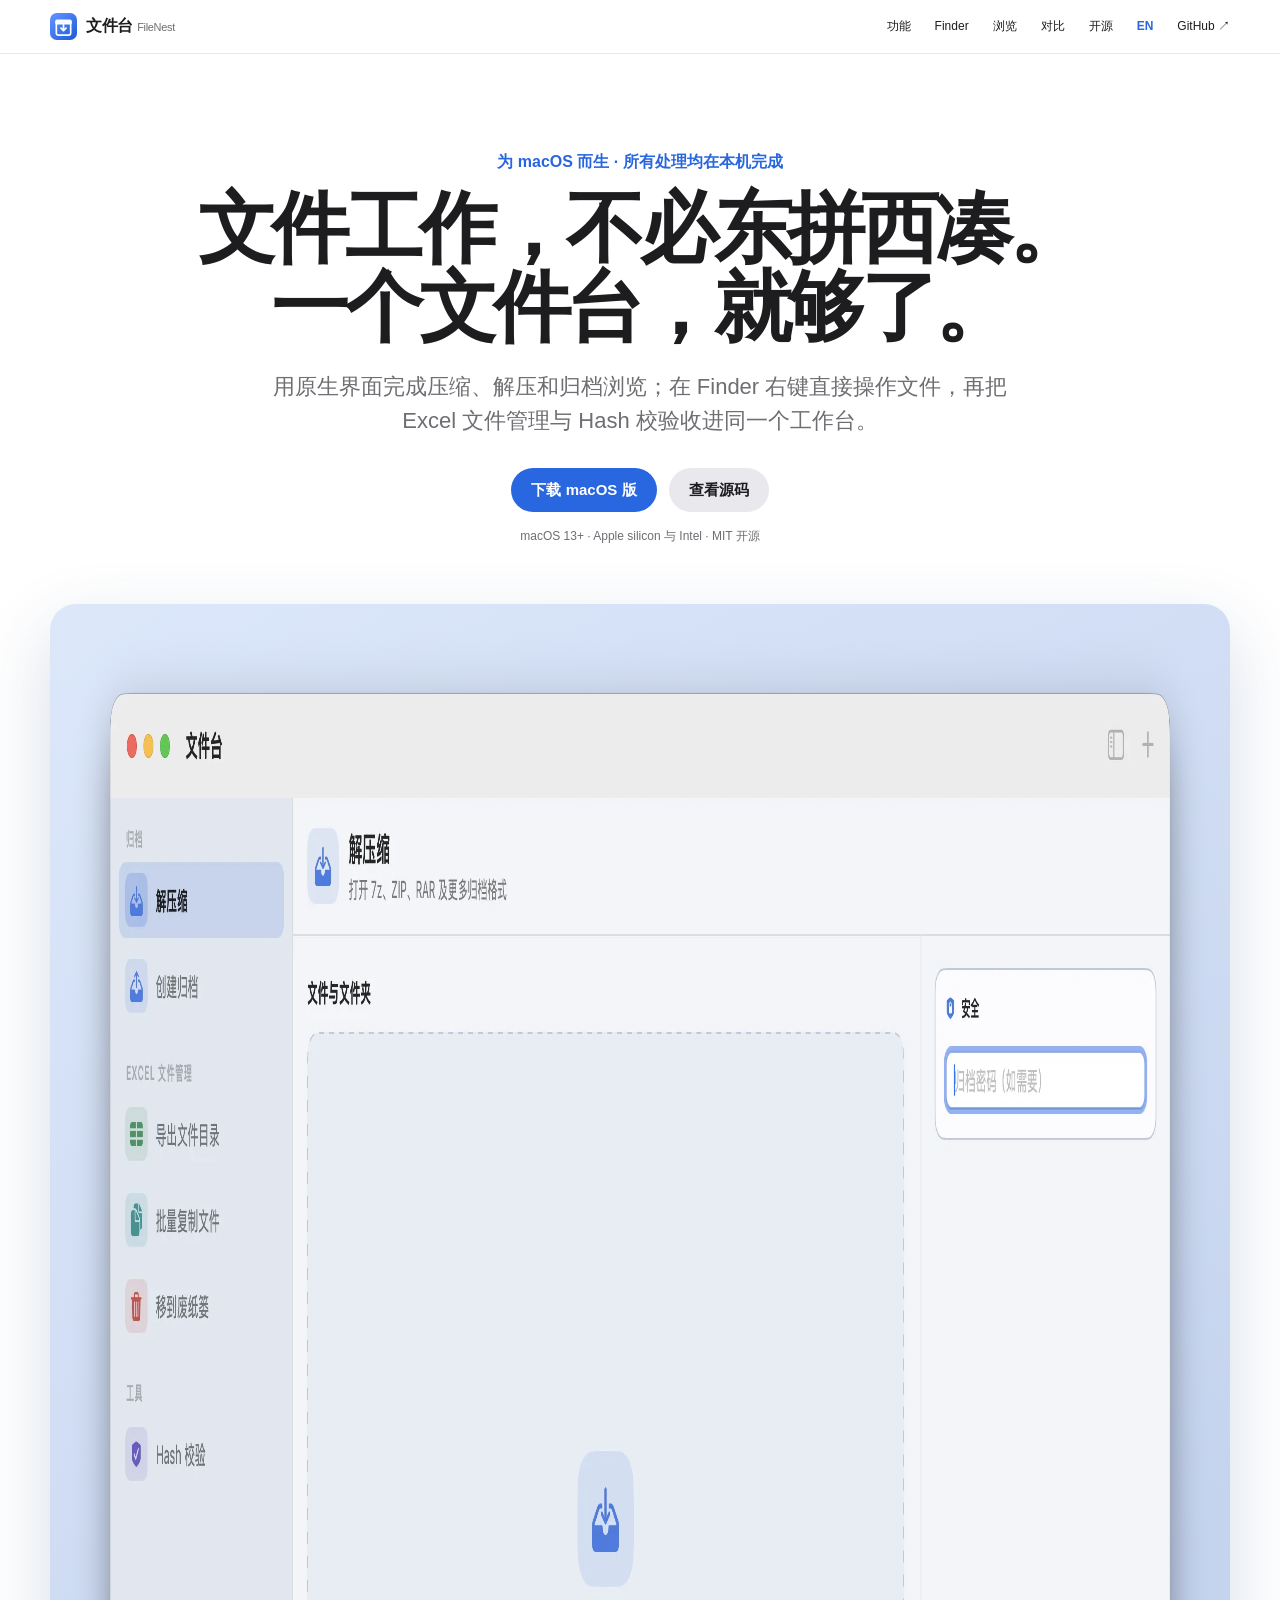
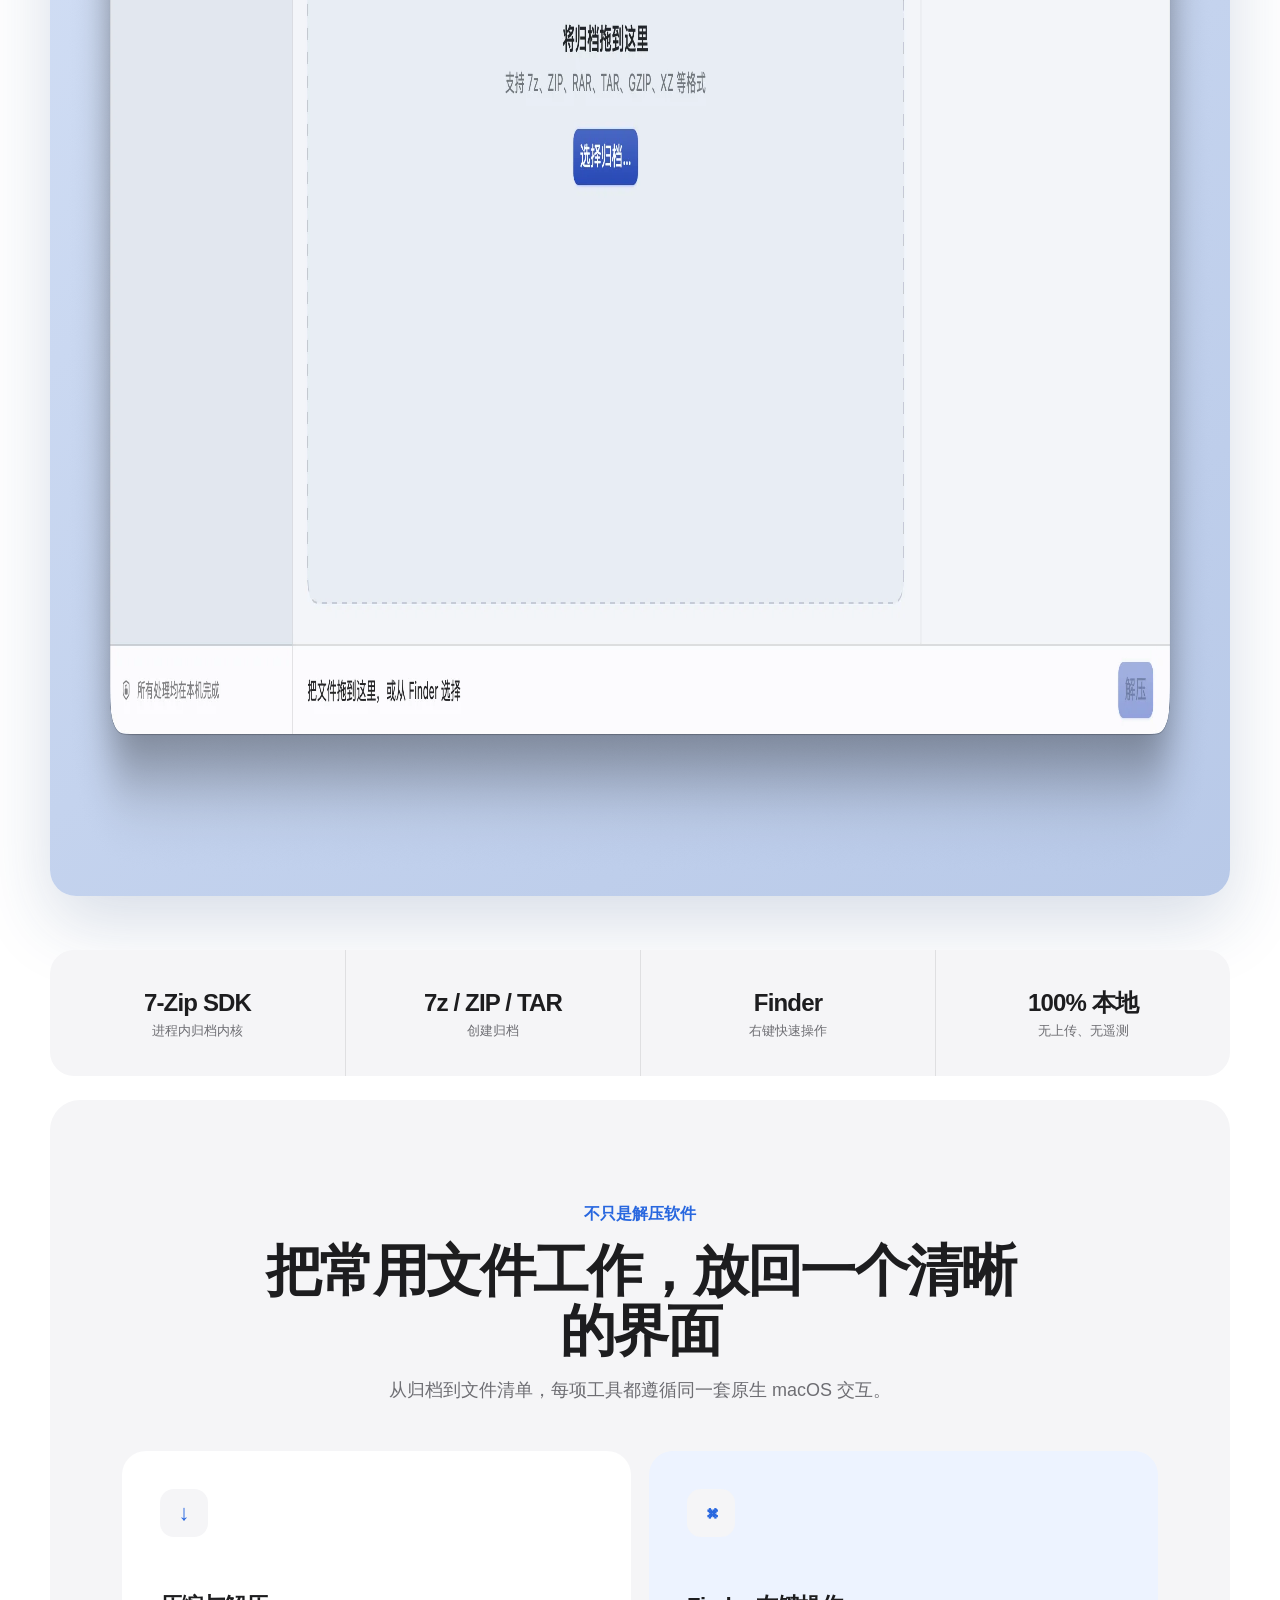
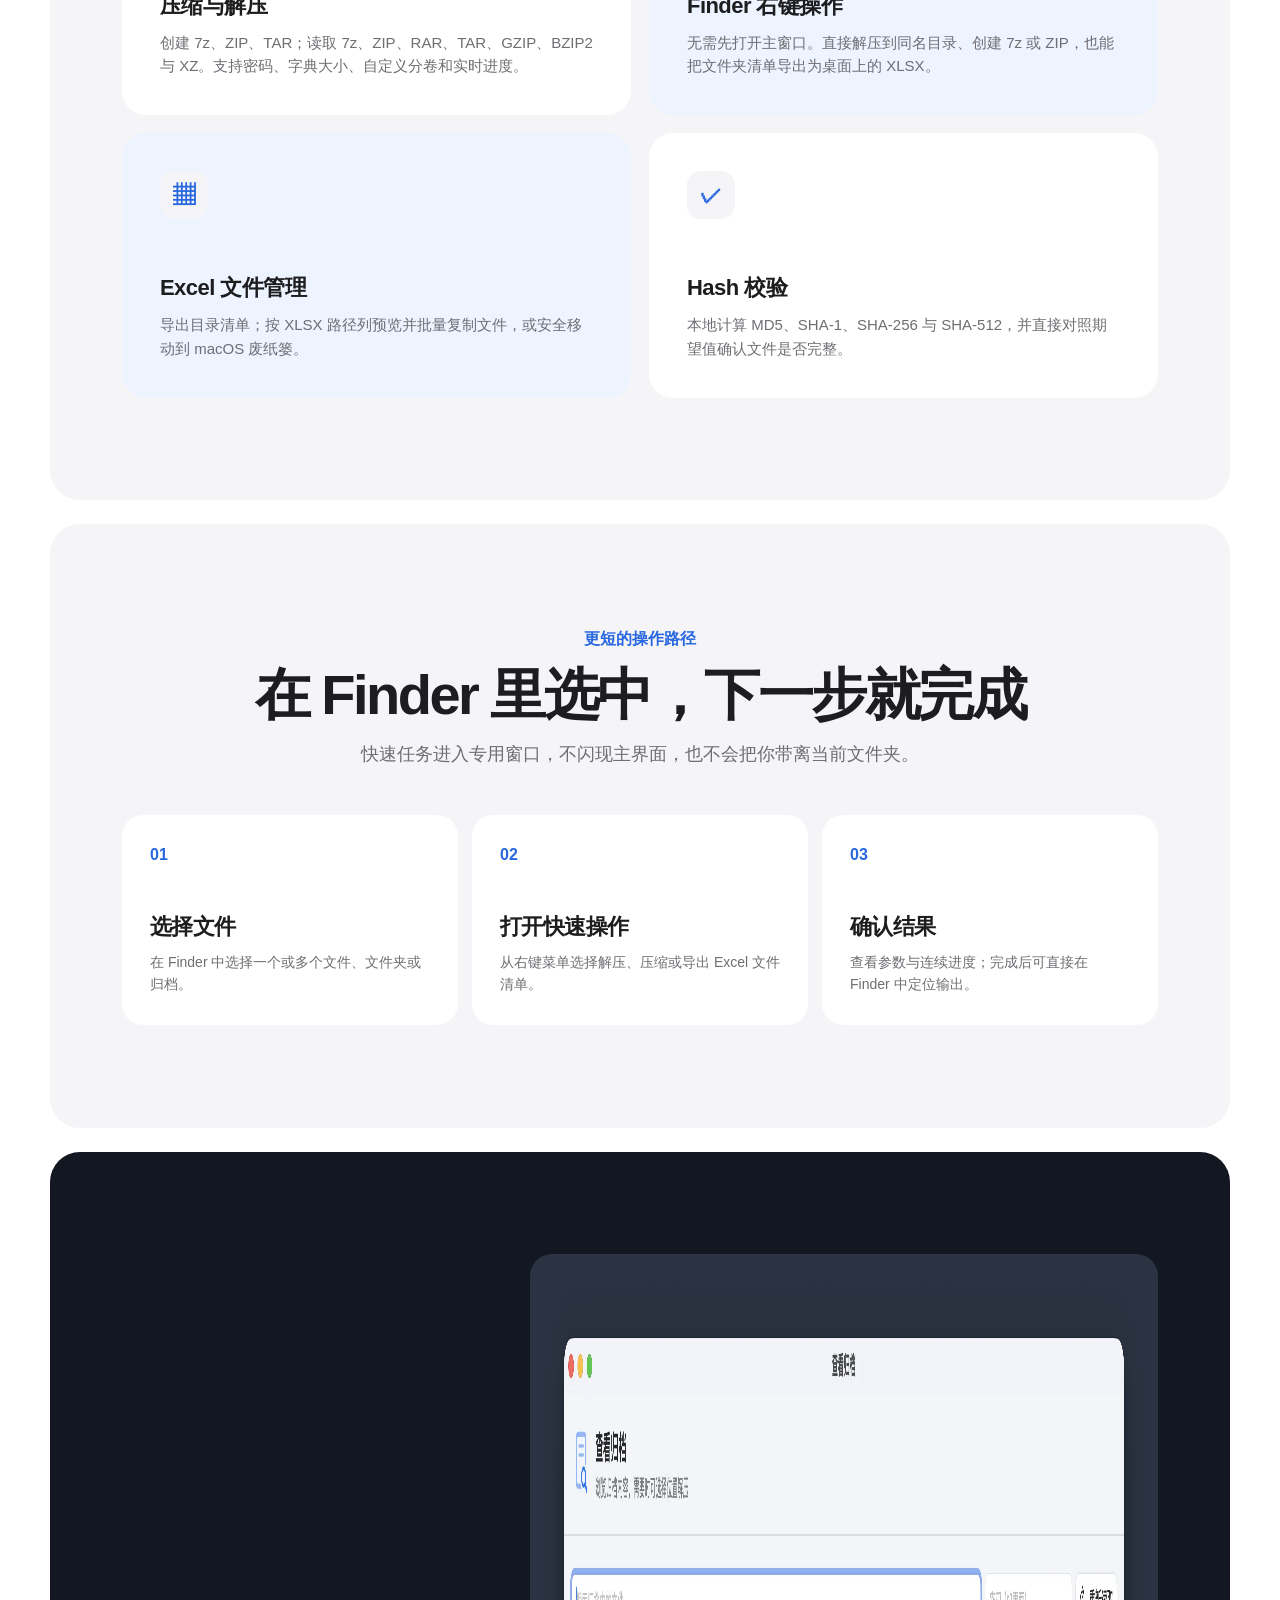
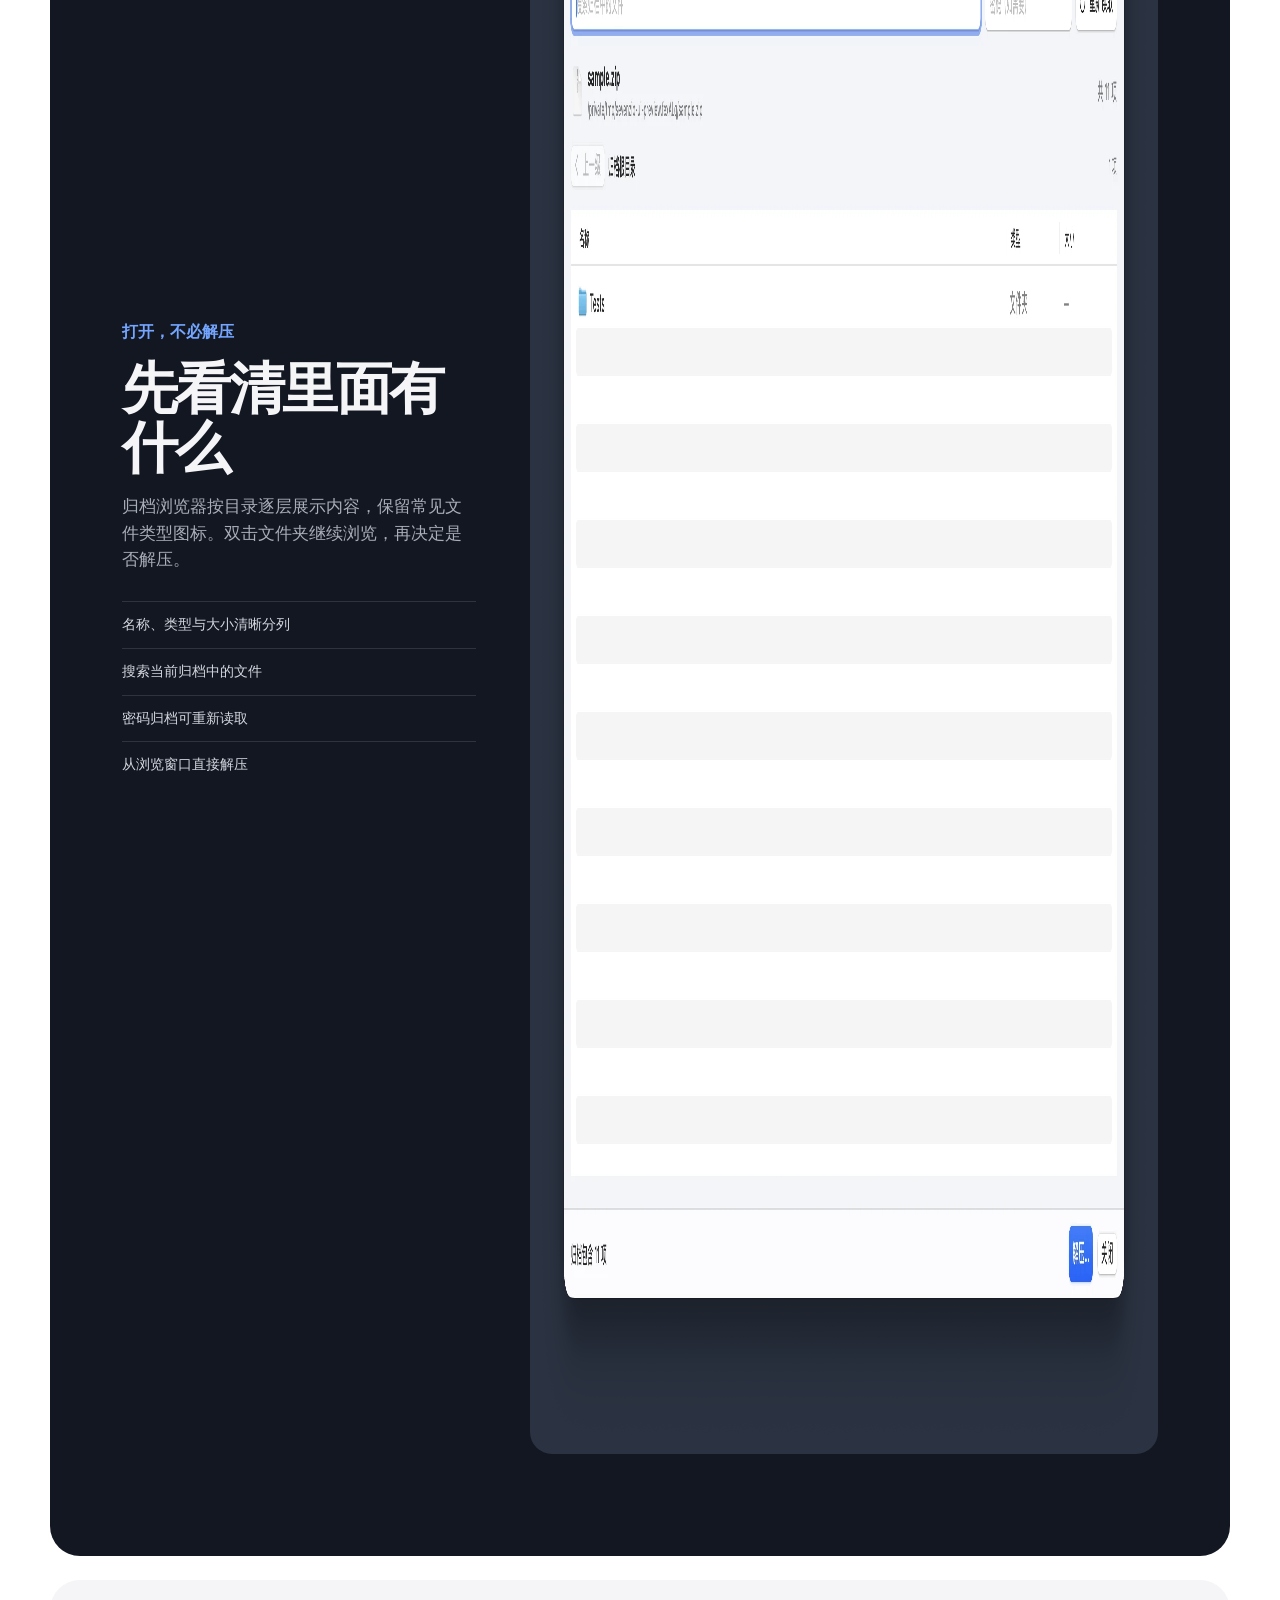
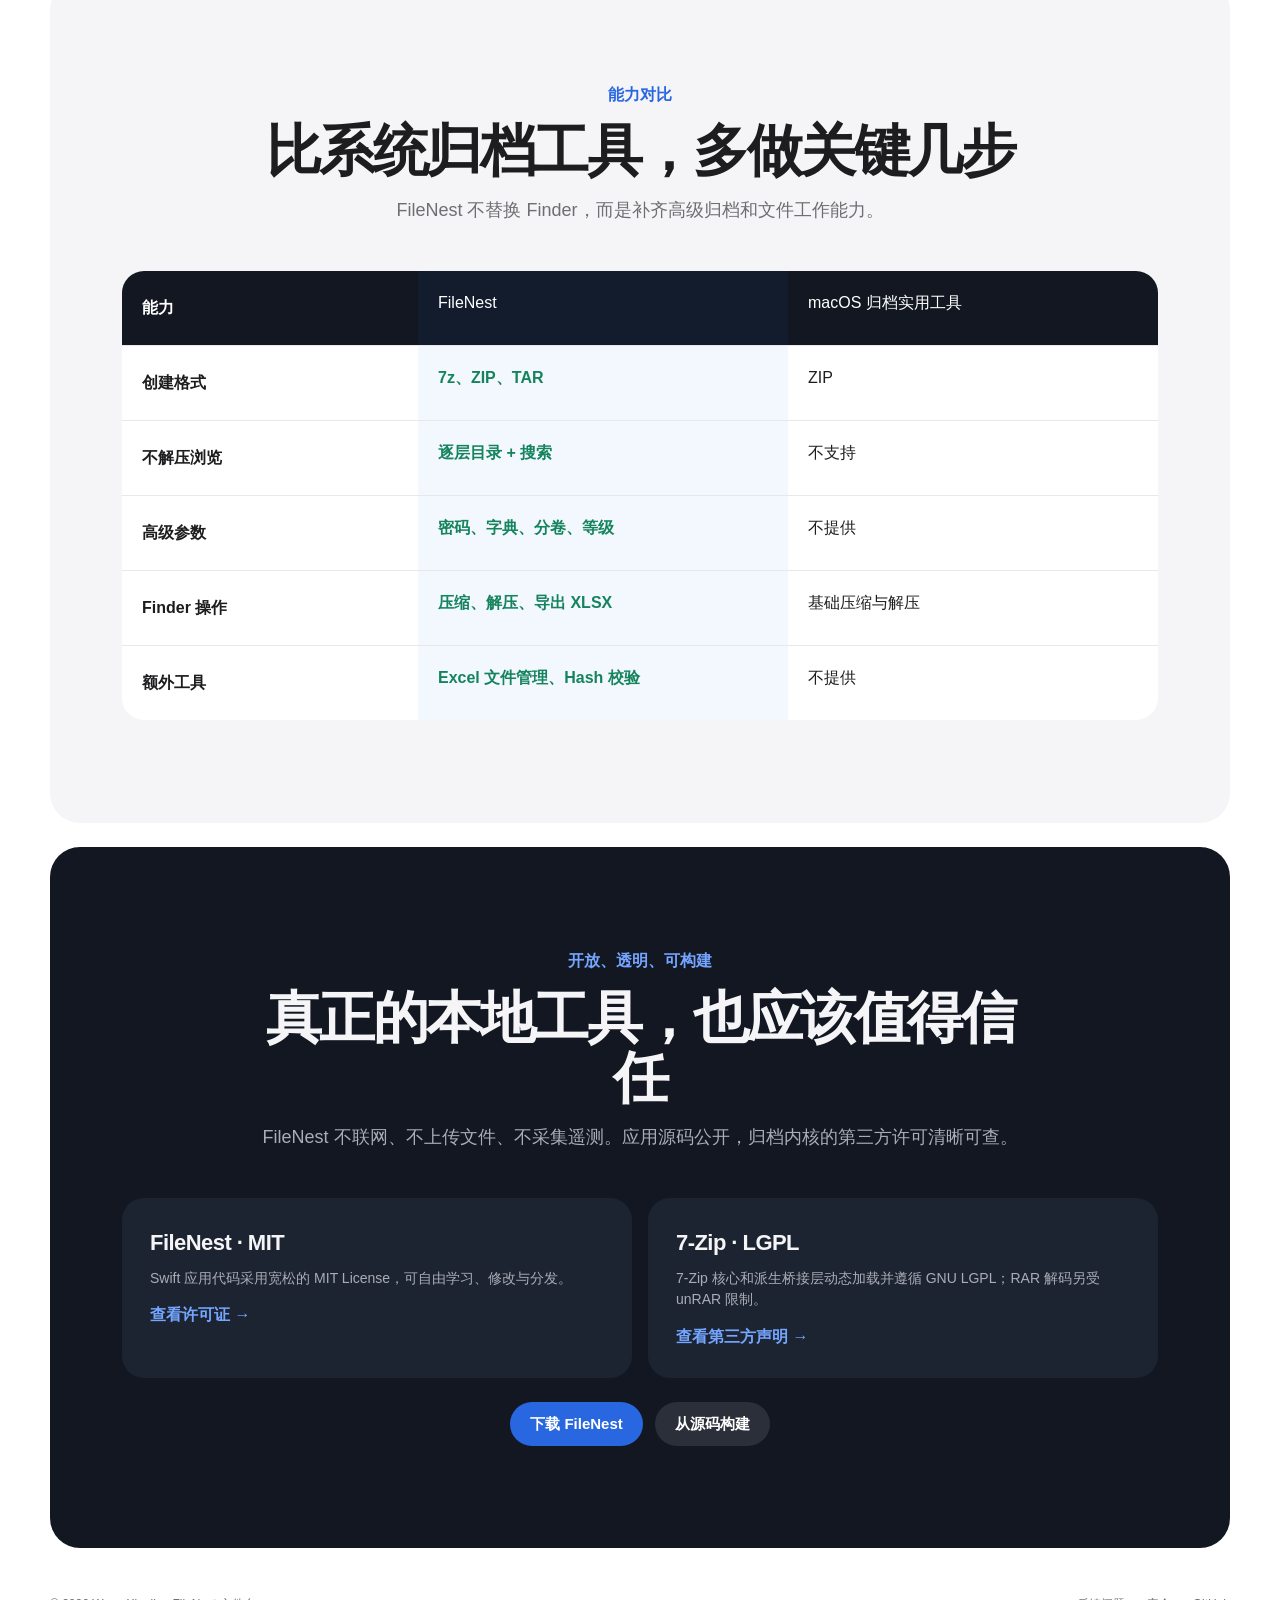
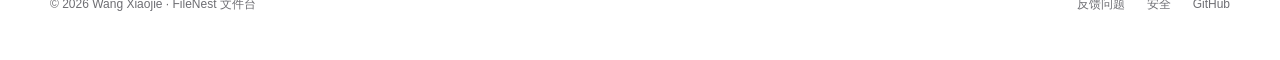
==== docs/index.html @ 920db818 "feat(site): add bilingual FileNest product website" ====
<!doctype html>
<html lang="zh-CN">
<head>
  <meta charset="utf-8">
  <meta name="viewport" content="width=device-width, initial-scale=1">
  <meta name="description" content="FileNest 文件台是一款原生 macOS 文件工具，集成 7-Zip SDK，支持压缩、解压、归档浏览、Finder 右键菜单、Excel 文件管理和 Hash 校验。">
  <meta name="keywords" content="macOS解压软件,7z解压,ZIP压缩,归档浏览,Finder右键菜单,文件目录导出,Hash校验,FileNest,文件台">
  <meta name="robots" content="index, follow, max-image-preview:large">
  <meta name="theme-color" content="#ffffff">
  <meta property="og:title" content="FileNest 文件台 · 原生 macOS 文件工作台">
  <meta property="og:description" content="压缩、解压、只读浏览、Finder 快速操作、Excel 文件管理和 Hash 校验，一个原生 App 完成。">
  <meta property="og:type" content="website">
  <meta property="og:url" content="https://985860612.github.io/FileNest/">
  <meta property="og:image" content="https://985860612.github.io/FileNest/app-overview.webp">
  <meta property="og:locale" content="zh_CN">
  <meta property="og:locale:alternate" content="en_US">
  <meta name="twitter:card" content="summary_large_image">
  <meta name="twitter:image" content="https://985860612.github.io/FileNest/app-overview.webp">
  <title>FileNest 文件台｜原生 macOS 压缩解压与文件工具</title>
  <link rel="canonical" href="https://985860612.github.io/FileNest/">
  <link rel="alternate" hreflang="zh-CN" href="https://985860612.github.io/FileNest/">
  <link rel="alternate" hreflang="en" href="https://985860612.github.io/FileNest/en/">
  <link rel="alternate" hreflang="x-default" href="https://985860612.github.io/FileNest/">
  <link rel="icon" href="filenest-mark.svg" type="image/svg+xml">
  <link rel="stylesheet" href="styles.css">
  <script type="application/ld+json">
  {"@context":"https://schema.org","@type":"SoftwareApplication","name":"FileNest 文件台","alternateName":"FileNest","url":"https://985860612.github.io/FileNest/","sameAs":"https://github.com/985860612/FileNest","downloadUrl":"https://github.com/985860612/FileNest/releases/latest","softwareVersion":"0.1.0","applicationCategory":"UtilitiesApplication","operatingSystem":"macOS 13 or later","isAccessibleForFree":true,"license":"https://github.com/985860612/FileNest/blob/main/LICENSE","image":"https://985860612.github.io/FileNest/app-overview.webp","author":{"@type":"Person","name":"Wang Xiaojie"}}
  </script>
</head>
<body id="top">
  <a class="skip-link" href="#main">跳到主要内容</a>
  <header class="site-header">
    <a class="brand" href="#top" aria-label="FileNest 首页"><img src="filenest-mark.svg" alt=""><span>文件台 <small>FileNest</small></span></a>
    <nav aria-label="主导航">
      <a href="#features">功能</a><a href="#finder">Finder</a><a href="#browse">浏览</a><a href="#compare">对比</a><a href="#open-source">开源</a>
      <a class="language-link" href="en/" lang="en" hreflang="en">EN</a>
      <a class="source-link" href="https://github.com/985860612/FileNest"><span>GitHub</span> ↗</a>
    </nav>
  </header>
  <main id="main">
    <section class="hero">
      <p class="eyebrow">为 macOS 而生 · 所有处理均在本机完成</p>
      <h1><span>文件工作，不必东拼西凑。</span><span>一个文件台，就够了。</span></h1>
      <p class="lead">用原生界面完成压缩、解压和归档浏览；在 Finder 右键直接操作文件，再把 Excel 文件管理与 Hash 校验收进同一个工作台。</p>
      <div class="actions"><a class="button primary" href="https://github.com/985860612/FileNest/releases/latest">下载 macOS 版</a><a class="button" href="https://github.com/985860612/FileNest">查看源码</a></div>
      <p class="meta">macOS 13+ · Apple silicon 与 Intel · MIT 开源</p>
      <figure class="hero-shot"><img src="app-overview.webp" width="2784" height="1864" alt="FileNest 文件台主界面，包含解压缩、创建归档、Excel 文件管理和 Hash 校验" fetchpriority="high"></figure>
    </section>
    <section class="stats" aria-label="能力概览"><div><strong>7-Zip SDK</strong><span>进程内归档内核</span></div><div><strong>7z / ZIP / TAR</strong><span>创建归档</span></div><div><strong>Finder</strong><span>右键快速操作</span></div><div><strong>100% 本地</strong><span>无上传、无遥测</span></div></section>

    <section id="features" class="content-section">
      <div class="section-heading"><p class="eyebrow">不只是解压软件</p><h2>把常用文件工作，放回一个清晰的界面</h2><p>从归档到文件清单，每项工具都遵循同一套原生 macOS 交互。</p></div>
      <div class="feature-grid">
        <article><span class="feature-icon">↓</span><h3>压缩与解压</h3><p>创建 7z、ZIP、TAR；读取 7z、ZIP、RAR、TAR、GZIP、BZIP2 与 XZ。支持密码、字典大小、自定义分卷和实时进度。</p></article>
        <article><span class="feature-icon">⌘</span><h3>Finder 右键操作</h3><p>无需先打开主窗口。直接解压到同名目录、创建 7z 或 ZIP，也能把文件夹清单导出为桌面上的 XLSX。</p></article>
        <article><span class="feature-icon">▦</span><h3>Excel 文件管理</h3><p>导出目录清单；按 XLSX 路径列预览并批量复制文件，或安全移动到 macOS 废纸篓。</p></article>
        <article><span class="feature-icon">✓</span><h3>Hash 校验</h3><p>本地计算 MD5、SHA-1、SHA-256 与 SHA-512，并直接对照期望值确认文件是否完整。</p></article>
      </div>
    </section>

    <section id="finder" class="content-section">
      <div class="section-heading"><p class="eyebrow">更短的操作路径</p><h2>在 Finder 里选中，下一步就完成</h2><p>快速任务进入专用窗口，不闪现主界面，也不会把你带离当前文件夹。</p></div>
      <ol class="workflow"><li><h3>选择文件</h3><p>在 Finder 中选择一个或多个文件、文件夹或归档。</p></li><li><h3>打开快速操作</h3><p>从右键菜单选择解压、压缩或导出 Excel 文件清单。</p></li><li><h3>确认结果</h3><p>查看参数与连续进度；完成后可直接在 Finder 中定位输出。</p></li></ol>
    </section>

    <section id="browse" class="content-section browser-section">
      <div><p class="eyebrow">打开，不必解压</p><h2>先看清里面有什么</h2><p>归档浏览器按目录逐层展示内容，保留常见文件类型图标。双击文件夹继续浏览，再决定是否解压。</p><ul><li>名称、类型与大小清晰分列</li><li>搜索当前归档中的文件</li><li>密码归档可重新读取</li><li>从浏览窗口直接解压</li></ul></div>
      <figure class="browser-shot"><img src="archive-browser.webp" width="2664" height="1784" alt="FileNest 查看归档窗口，逐层显示归档中的文件夹和文件" loading="lazy"></figure>
    </section>

    <section id="compare" class="content-section">
      <div class="section-heading"><p class="eyebrow">能力对比</p><h2>比系统归档工具，多做关键几步</h2><p>FileNest 不替换 Finder，而是补齐高级归档和文件工作能力。</p></div>
      <div class="comparison">
        <div><strong>能力</strong><span>FileNest</span><span>macOS 归档实用工具</span></div>
        <div><strong>创建格式</strong><span class="yes">7z、ZIP、TAR</span><span>ZIP</span></div>
        <div><strong>不解压浏览</strong><span class="yes">逐层目录 + 搜索</span><span>不支持</span></div>
        <div><strong>高级参数</strong><span class="yes">密码、字典、分卷、等级</span><span>不提供</span></div>
        <div><strong>Finder 操作</strong><span class="yes">压缩、解压、导出 XLSX</span><span>基础压缩与解压</span></div>
        <div><strong>额外工具</strong><span class="yes">Excel 文件管理、Hash 校验</span><span>不提供</span></div>
      </div>
    </section>

    <section id="open-source" class="content-section open-source">
      <div class="section-heading"><p class="eyebrow">开放、透明、可构建</p><h2>真正的本地工具，也应该值得信任</h2><p>FileNest 不联网、不上传文件、不采集遥测。应用源码公开，归档内核的第三方许可清晰可查。</p></div>
      <div class="license-grid"><article><h3>FileNest · MIT</h3><p>Swift 应用代码采用宽松的 MIT License，可自由学习、修改与分发。</p><a href="https://github.com/985860612/FileNest/blob/main/LICENSE">查看许可证 →</a></article><article><h3>7-Zip · LGPL</h3><p>7-Zip 核心和派生桥接层动态加载并遵循 GNU LGPL；RAR 解码另受 unRAR 限制。</p><a href="https://github.com/985860612/FileNest/blob/main/THIRD_PARTY_NOTICES.md">查看第三方声明 →</a></article></div>
      <div class="actions"><a class="button primary" href="https://github.com/985860612/FileNest/releases/latest">下载 FileNest</a><a class="button" href="https://github.com/985860612/FileNest#构建">从源码构建</a></div>
    </section>
  </main>
  <footer><span>© 2026 Wang Xiaojie · FileNest 文件台</span><div><a href="https://github.com/985860612/FileNest/issues">反馈问题</a><a href="https://github.com/985860612/FileNest/blob/main/SECURITY.md">安全</a><a href="https://github.com/985860612/FileNest">GitHub</a></div></footer>
</body>
</html>
---- docs/styles.css ----
:root {
  color-scheme: light;
  --ink: #1d1d1f;
  --muted: #6e6e73;
  --line: rgba(29, 29, 31, .1);
  --surface: #f5f5f7;
  --surface-blue: #edf3ff;
  --blue: #2867df;
  --blue-hover: #1957c7;
  --green: #15845d;
  --dark: #121722;
  --page: 1180px;
  --radius: 30px;
  font-family: -apple-system, BlinkMacSystemFont, "SF Pro Text", "SF Pro Display", "PingFang SC", "Helvetica Neue", Arial, sans-serif;
}

* { box-sizing: border-box; }
html { scroll-behavior: smooth; }
body { margin: 0; color: var(--ink); background: #fff; font-size: 16px; line-height: 1.55; -webkit-font-smoothing: antialiased; }
a { color: inherit; text-decoration: none; }
img { display: block; max-width: 100%; }
[id] { scroll-margin-top: 70px; }
:focus-visible { outline: 3px solid rgba(40, 103, 223, .45); outline-offset: 3px; }
.skip-link { position: fixed; top: 8px; left: 8px; z-index: 100; padding: 8px 14px; border-radius: 999px; background: #fff; color: var(--blue); transform: translateY(-160%); }
.skip-link:focus { transform: none; }

.site-header { position: sticky; top: 0; z-index: 20; display: flex; min-height: 54px; padding: 0 max(22px, calc((100vw - var(--page)) / 2)); align-items: center; justify-content: space-between; border-bottom: 1px solid var(--line); background: rgba(255, 255, 255, .82); backdrop-filter: saturate(180%) blur(22px); }
.brand { display: flex; align-items: center; gap: 9px; font-weight: 680; letter-spacing: -.02em; }
.brand img { width: 27px; height: 27px; }
.brand small { color: var(--muted); font-size: 11px; font-weight: 500; }
nav { display: flex; align-items: center; gap: 24px; font-size: 12px; }
nav a { transition: color .18s ease; }
nav a:hover, .language-link { color: var(--blue); }
.language-link { font-weight: 650; }

main, footer { width: min(calc(100% - 44px), var(--page)); margin-inline: auto; }
.hero { padding: 96px 0 54px; text-align: center; }
.eyebrow { margin: 0 0 14px; color: var(--blue); font-size: 16px; font-weight: 650; }
h1, h2, h3, p { margin-top: 0; }
h1 { max-width: 950px; margin: 0 auto 22px; font-size: clamp(48px, 6.2vw, 78px); line-height: 1.02; letter-spacing: -.055em; }
h1 span { display: block; }
h2 { margin-bottom: 16px; font-size: clamp(36px, 4.5vw, 56px); line-height: 1.07; letter-spacing: -.045em; }
h3 { margin-bottom: 8px; font-size: 22px; letter-spacing: -.025em; }
.lead { max-width: 760px; margin: 0 auto 30px; color: var(--muted); font-size: clamp(18px, 2vw, 22px); }
.actions { display: flex; flex-wrap: wrap; justify-content: center; gap: 12px; }
.button { display: inline-flex; min-height: 44px; padding: 0 20px; align-items: center; justify-content: center; border-radius: 999px; background: #e8e8ed; font-size: 15px; font-weight: 600; transition: background .18s ease, transform .18s ease; }
.button:hover { background: #dcdce1; transform: translateY(-1px); }
.button.primary { color: #fff; background: var(--blue); }
.button.primary:hover { background: var(--blue-hover); }
.meta { margin: 15px 0 0; color: var(--muted); font-size: 12px; }

.hero-shot { margin: 58px 0 0; padding: clamp(9px, 1.2vw, 14px); border-radius: 26px; background: linear-gradient(145deg, #dce7fa, #b8c9e8); box-shadow: 0 26px 70px rgba(31, 65, 122, .18); }
.hero-shot img { width: 100%; border-radius: 17px; }
.stats { display: grid; grid-template-columns: repeat(4, 1fr); overflow: hidden; border-radius: 24px; background: var(--surface); }
.stats div { display: flex; min-height: 126px; padding: 24px; flex-direction: column; align-items: center; justify-content: center; text-align: center; }
.stats div + div { border-left: 1px solid var(--line); }
.stats strong { font-size: 24px; letter-spacing: -.035em; }
.stats span { color: var(--muted); font-size: 13px; }

.content-section { margin-top: 24px; padding: clamp(68px, 8vw, 104px) clamp(24px, 6vw, 72px); border-radius: var(--radius); background: var(--surface); }
.section-heading { max-width: 800px; margin: 0 auto 46px; text-align: center; }
.section-heading > p:last-child { margin-bottom: 0; color: var(--muted); font-size: 18px; }
.feature-grid { display: grid; grid-template-columns: repeat(2, 1fr); gap: 18px; }
.feature-grid article { min-height: 260px; padding: 38px; border-radius: 24px; background: #fff; }
.feature-grid article:nth-child(2), .feature-grid article:nth-child(3) { background: var(--surface-blue); }
.feature-icon { display: grid; width: 48px; height: 48px; margin-bottom: 52px; place-items: center; border-radius: 14px; color: var(--blue); background: var(--surface); font-size: 22px; font-weight: 700; }
.feature-grid p { margin-bottom: 0; color: var(--muted); font-size: 15px; }

.workflow { display: grid; grid-template-columns: repeat(3, 1fr); gap: 14px; margin: 0; padding: 0; list-style: none; counter-reset: step; }
.workflow li { min-height: 210px; padding: 28px; border-radius: 21px; background: #fff; counter-increment: step; }
.workflow li::before { display: block; margin-bottom: 42px; color: var(--blue); font-weight: 700; content: "0" counter(step); }
.workflow p { margin-bottom: 0; color: var(--muted); font-size: 14px; }

.browser-section { display: grid; grid-template-columns: .72fr 1.28fr; gap: 54px; align-items: center; color: #f5f5f7; background: var(--dark); }
.browser-section .eyebrow { color: #74a5ff; }
.browser-section p:not(.eyebrow) { color: #a9adb7; font-size: 17px; }
.browser-section ul { margin: 28px 0 0; padding: 0; list-style: none; }
.browser-section li { padding: 12px 0; border-top: 1px solid rgba(255,255,255,.12); color: #d4d7de; font-size: 14px; }
.browser-shot { margin: 0; padding: 8px; border-radius: 22px; background: #2b3342; }
.browser-shot img { border-radius: 15px; }

.comparison { overflow: hidden; border-radius: 22px; background: #fff; }
.comparison > div { display: grid; grid-template-columns: .8fr 1fr 1fr; border-top: 1px solid var(--line); }
.comparison > div:first-child { border-top: 0; color: #fff; background: var(--dark); }
.comparison span, .comparison strong { min-height: 74px; padding: 20px; }
.comparison strong { display: flex; align-items: center; }
.comparison span:nth-child(2) { background: rgba(40,103,223,.055); }
.yes { color: var(--green); font-weight: 650; }

.open-source { color: #f5f5f7; background: var(--dark); }
.open-source .section-heading > p:last-child { color: #a9adb7; }
.open-source .eyebrow { color: #74a5ff; }
.license-grid { display: grid; grid-template-columns: 1fr 1fr; gap: 16px; }
.license-grid article { min-height: 180px; padding: 28px; border-radius: 22px; background: #1d2431; }
.license-grid p { color: #a9adb7; font-size: 14px; }
.license-grid a { color: #74a5ff; font-weight: 600; }
.open-source .actions { margin-top: 24px; }
.open-source .button:not(.primary) { color: #fff; background: rgba(255,255,255,.1); }

footer { display: flex; min-height: 112px; align-items: center; justify-content: space-between; color: var(--muted); font-size: 12px; }
footer div { display: flex; gap: 22px; }
footer a:hover { color: var(--blue); }

@media (max-width: 850px) {
  nav { gap: 15px; }
  nav a:not(.language-link):not(.source-link) { display: none; }
  .stats { grid-template-columns: repeat(2, 1fr); }
  .stats div + div { border-left: 0; }
  .stats div:nth-child(even) { border-left: 1px solid var(--line); }
  .stats div:nth-child(n+3) { border-top: 1px solid var(--line); }
  .browser-section { grid-template-columns: 1fr; }
  .workflow { grid-template-columns: 1fr; }
}

@media (max-width: 590px) {
  .site-header { padding: 0 16px; }
  .brand small, .source-link span { display: none; }
  main, footer { width: min(calc(100% - 28px), var(--page)); }
  .hero { padding-top: 62px; }
  h1 { font-size: 42px; }
  h2 { font-size: 36px; }
  .actions { flex-direction: column; }
  .button { width: 100%; }
  .hero-shot { margin-top: 42px; padding: 5px; border-radius: 16px; }
  .hero-shot img { border-radius: 11px; }
  .feature-grid, .license-grid { grid-template-columns: 1fr; }
  .comparison > div { grid-template-columns: 1fr 1fr; }
  .comparison strong { min-height: auto; padding-bottom: 7px; grid-column: 1 / -1; color: var(--blue); }
  .comparison span { padding-top: 7px; }
  footer { padding: 28px 0; align-items: flex-start; flex-direction: column; gap: 14px; }
}
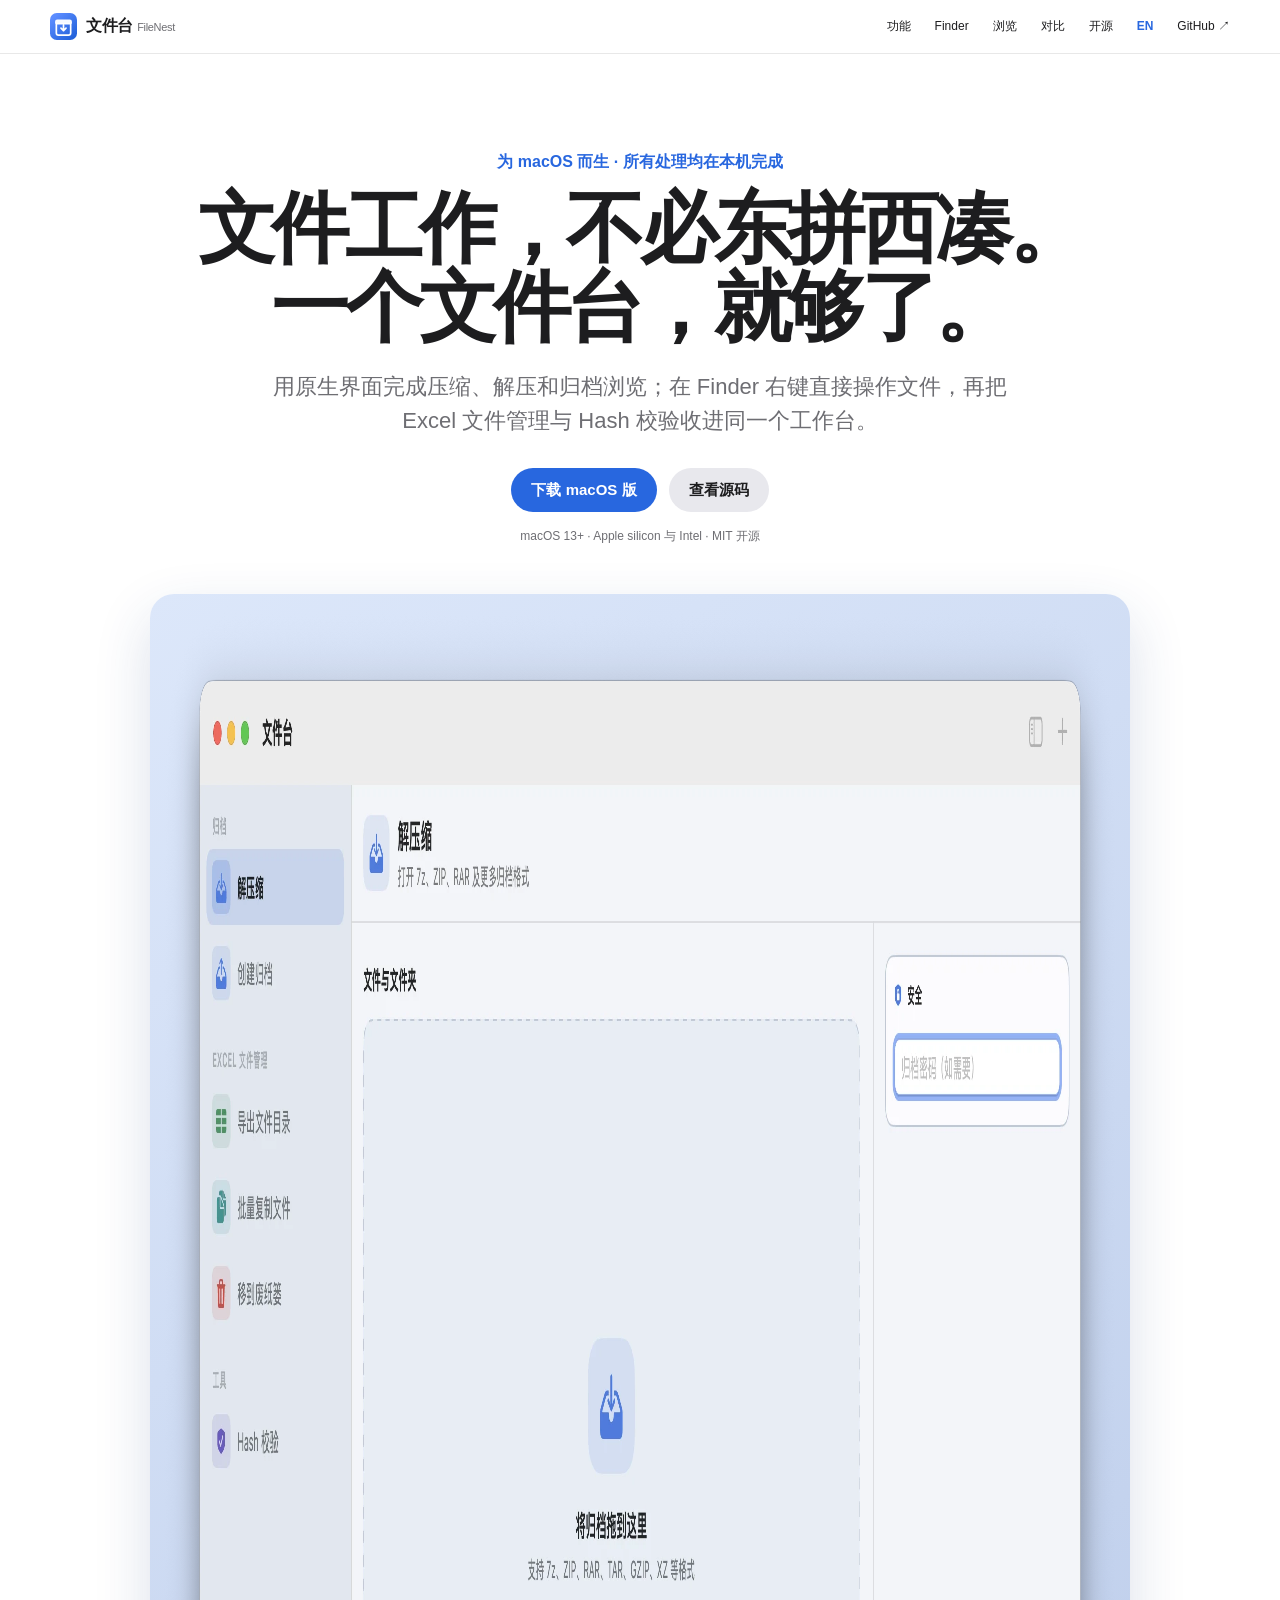
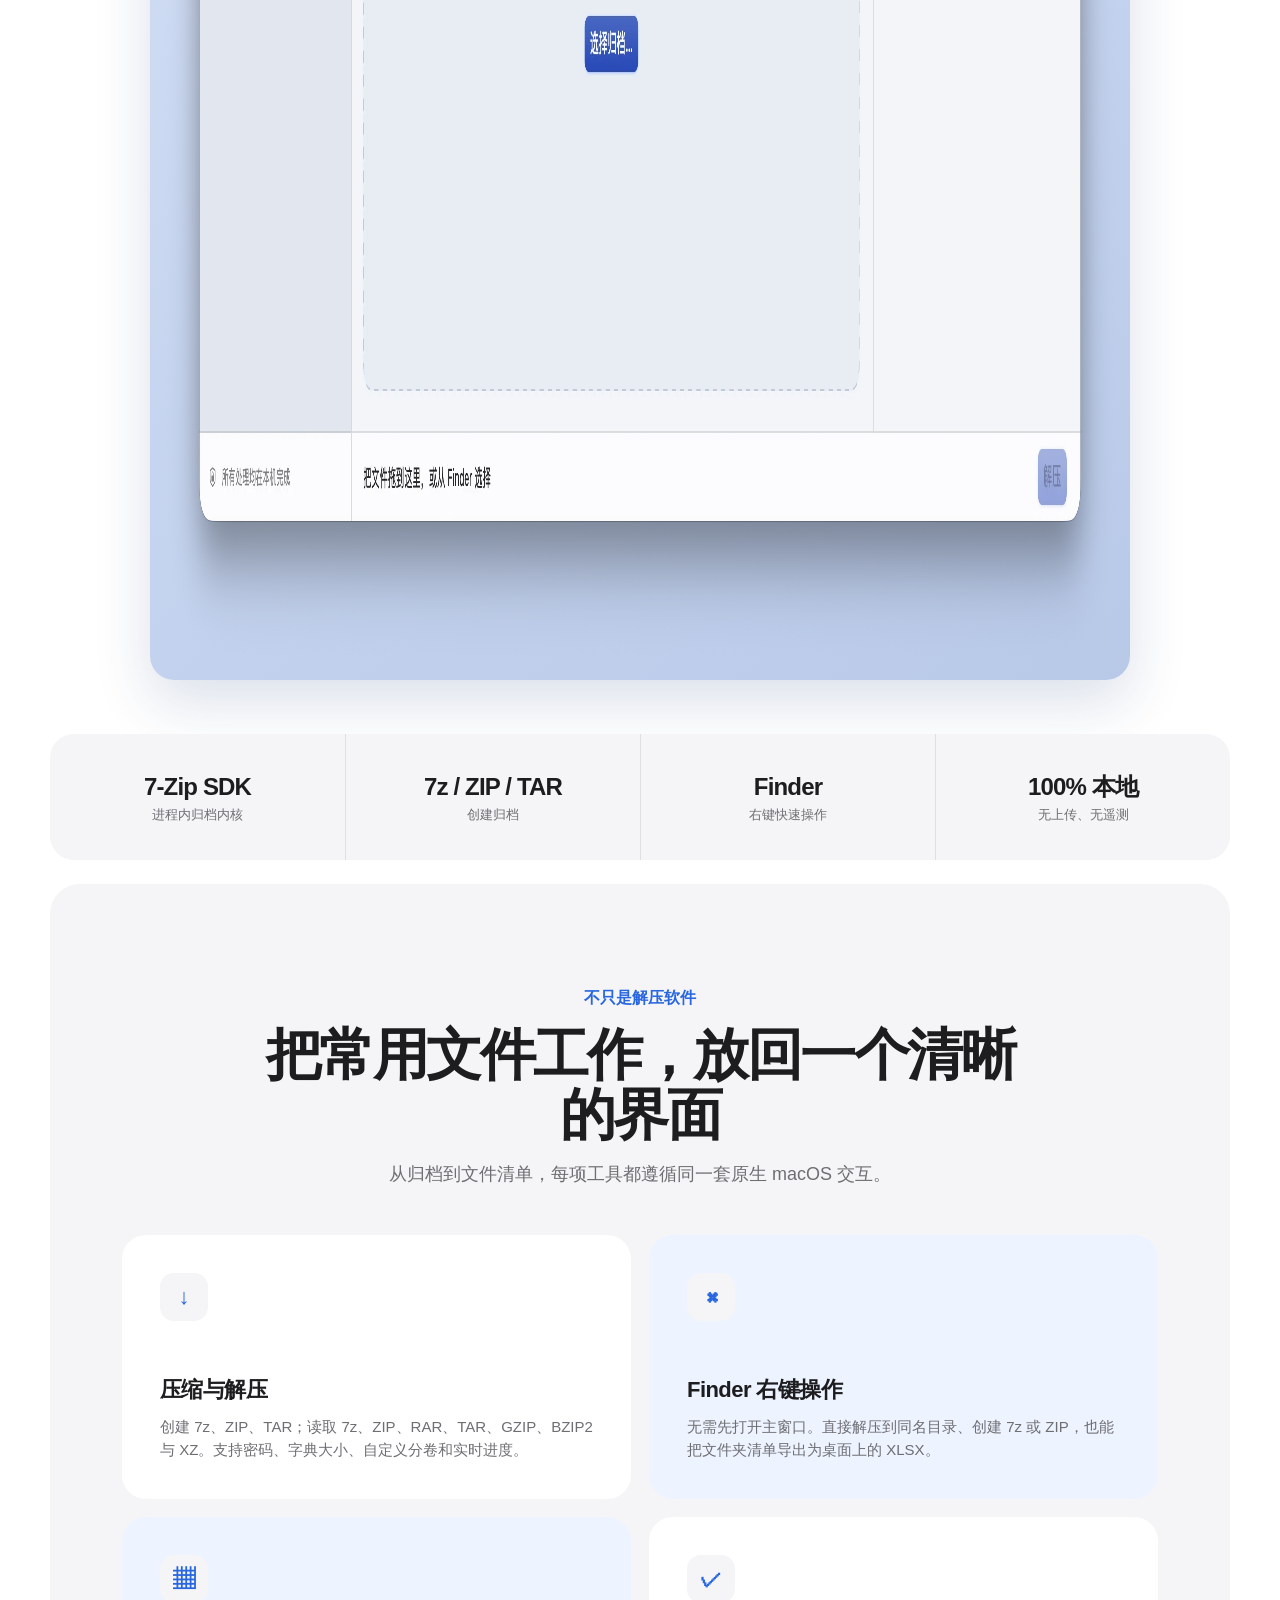
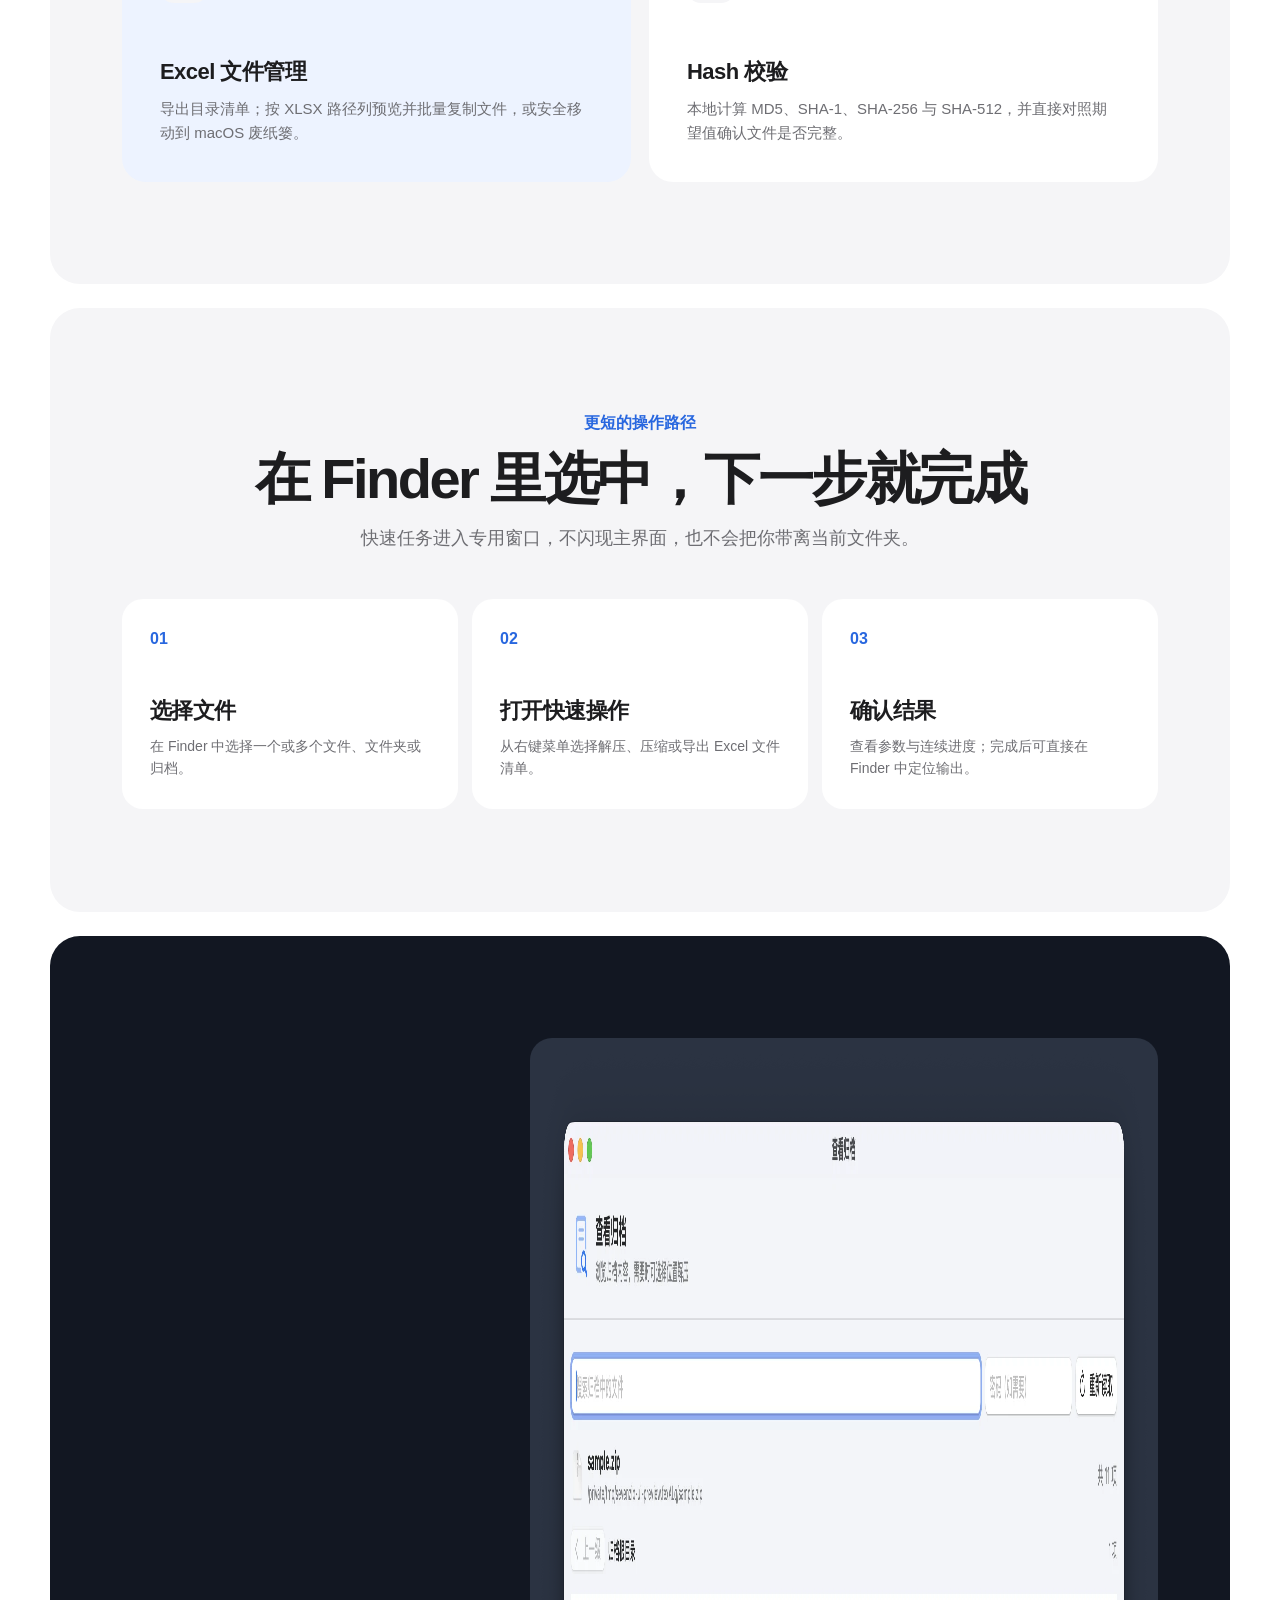
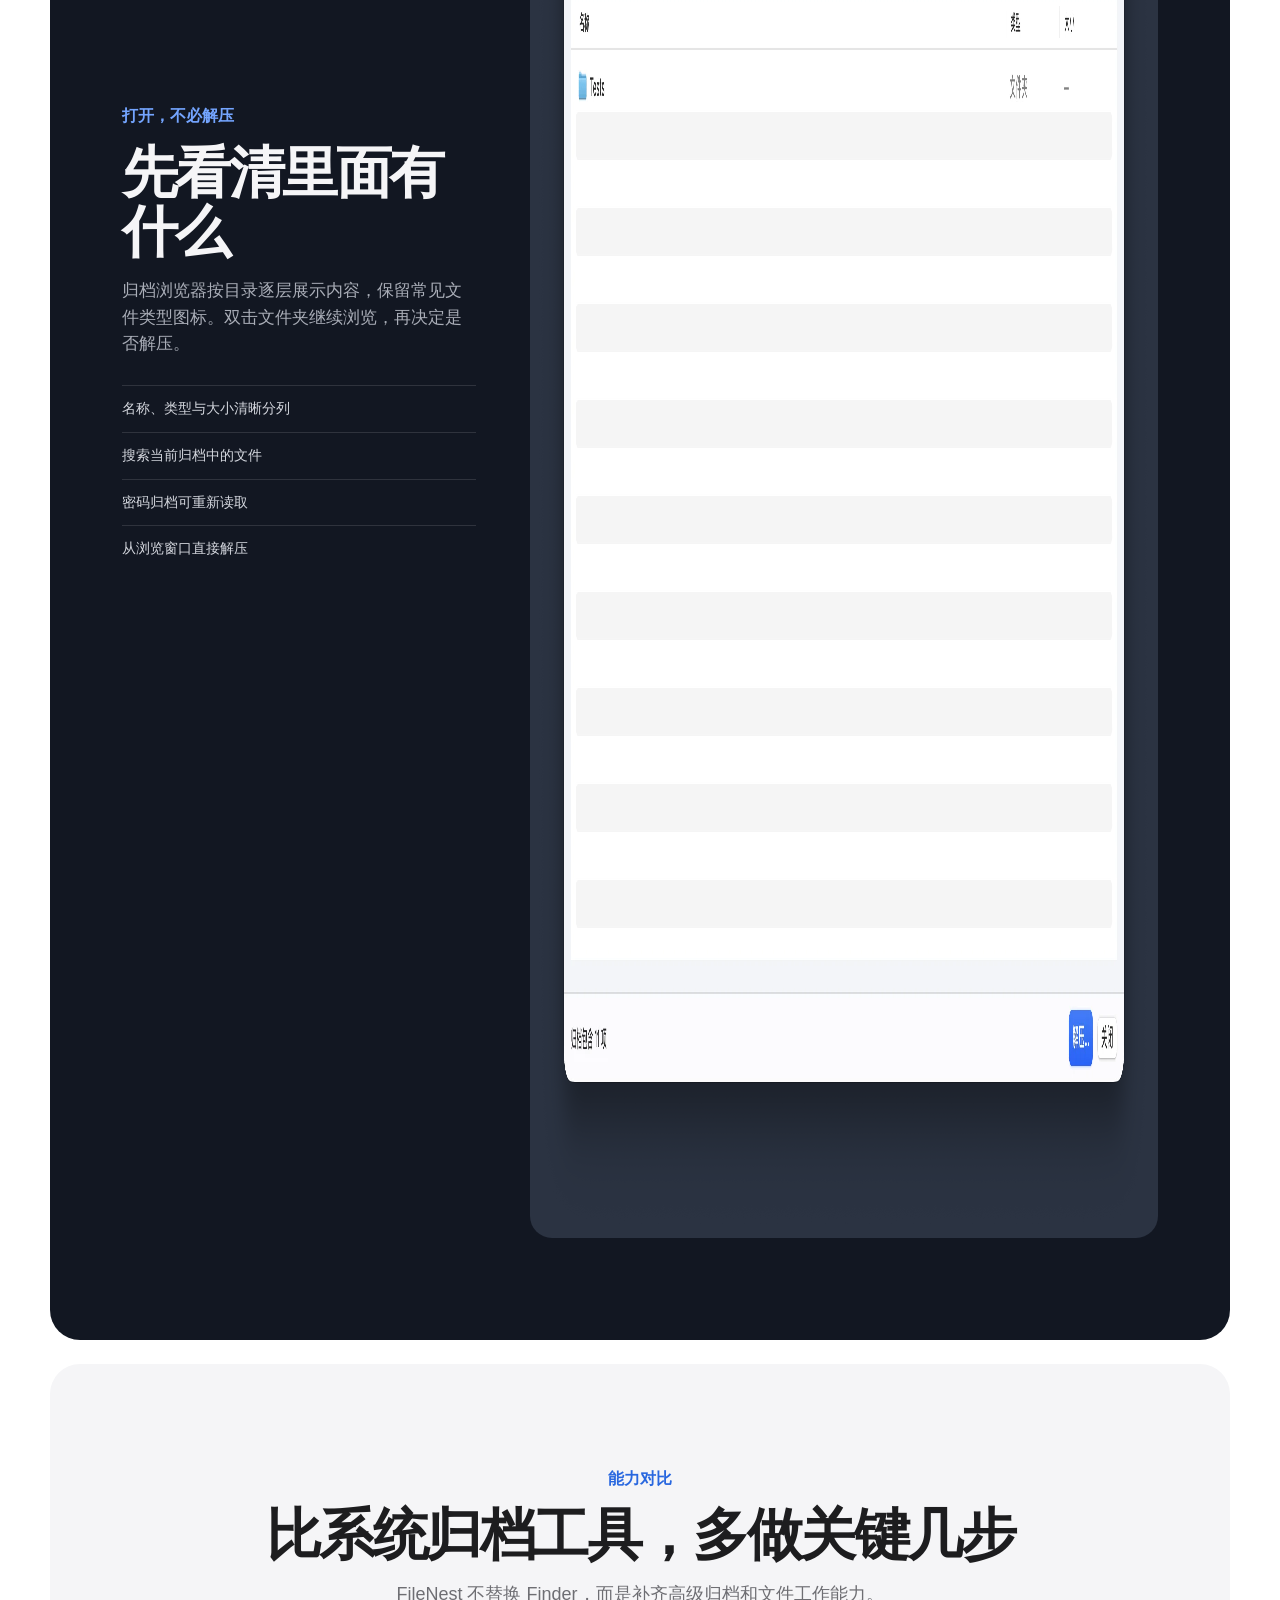
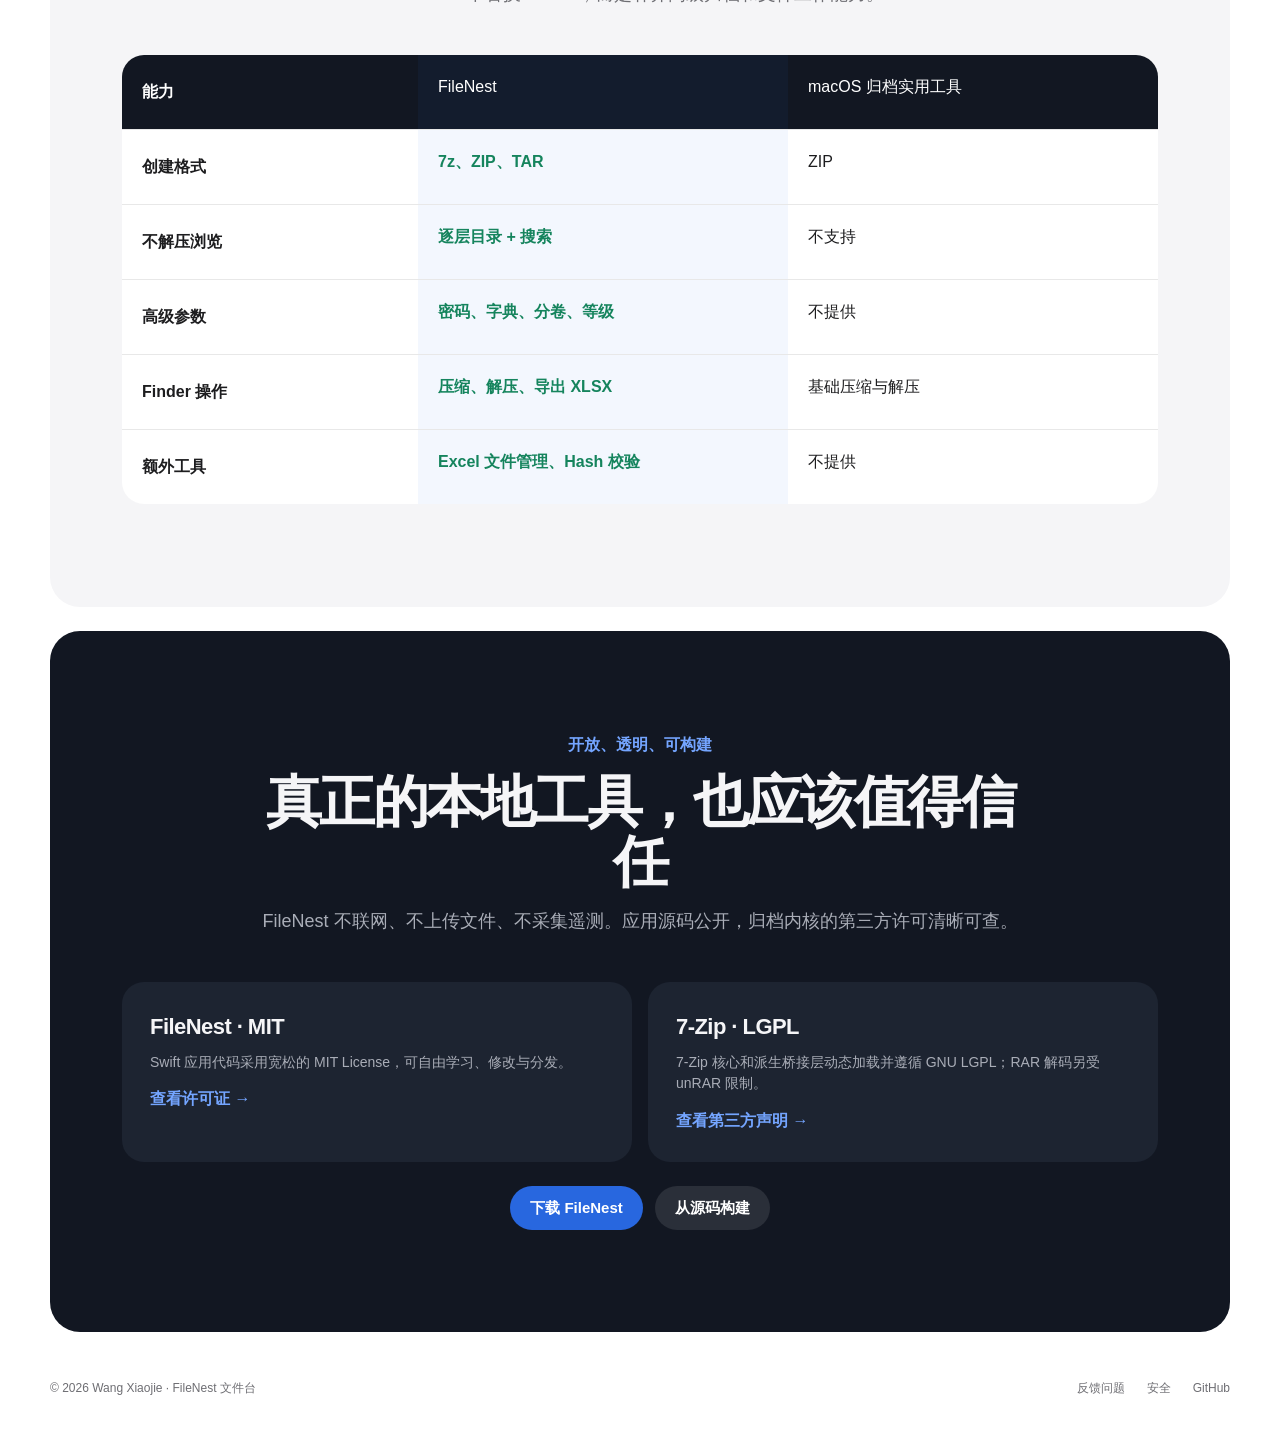
==== commit 12005dcc: "fix(site): preserve product screenshot proportions" ====
--- a/docs/index.html
+++ b/docs/index.html
@@ -44,7 +44,7 @@
       <p class="lead">用原生界面完成压缩、解压和归档浏览；在 Finder 右键直接操作文件，再把 Excel 文件管理与 Hash 校验收进同一个工作台。</p>
       <div class="actions"><a class="button primary" href="https://github.com/985860612/FileNest/releases/latest">下载 macOS 版</a><a class="button" href="https://github.com/985860612/FileNest">查看源码</a></div>
       <p class="meta">macOS 13+ · Apple silicon 与 Intel · MIT 开源</p>
-      <figure class="hero-shot"><img src="app-overview.webp" width="2784" height="1864" alt="FileNest 文件台主界面，包含解压缩、创建归档、Excel 文件管理和 Hash 校验" fetchpriority="high"></figure>
+      <figure class="hero-shot"><img src="app-overview.webp" width="2784" height="1664" alt="FileNest 文件台主界面，包含解压缩、创建归档、Excel 文件管理和 Hash 校验" fetchpriority="high"></figure>
     </section>
     <section class="stats" aria-label="能力概览"><div><strong>7-Zip SDK</strong><span>进程内归档内核</span></div><div><strong>7z / ZIP / TAR</strong><span>创建归档</span></div><div><strong>Finder</strong><span>右键快速操作</span></div><div><strong>100% 本地</strong><span>无上传、无遥测</span></div></section>
 
--- a/docs/styles.css
+++ b/docs/styles.css
@@ -49,7 +49,7 @@
 .button.primary:hover { background: var(--blue-hover); }
 .meta { margin: 15px 0 0; color: var(--muted); font-size: 12px; }
 
-.hero-shot { margin: 58px 0 0; padding: clamp(9px, 1.2vw, 14px); border-radius: 26px; background: linear-gradient(145deg, #dce7fa, #b8c9e8); box-shadow: 0 26px 70px rgba(31, 65, 122, .18); }
+.hero-shot { width: min(100%, 980px); margin: 48px auto 0; padding: clamp(7px, 1vw, 11px); border-radius: 24px; background: linear-gradient(145deg, #dce7fa, #b8c9e8); box-shadow: 0 22px 56px rgba(31, 65, 122, .16); }
 .hero-shot img { width: 100%; border-radius: 17px; }
 .stats { display: grid; grid-template-columns: repeat(4, 1fr); overflow: hidden; border-radius: 24px; background: var(--surface); }
 .stats div { display: flex; min-height: 126px; padding: 24px; flex-direction: column; align-items: center; justify-content: center; text-align: center; }
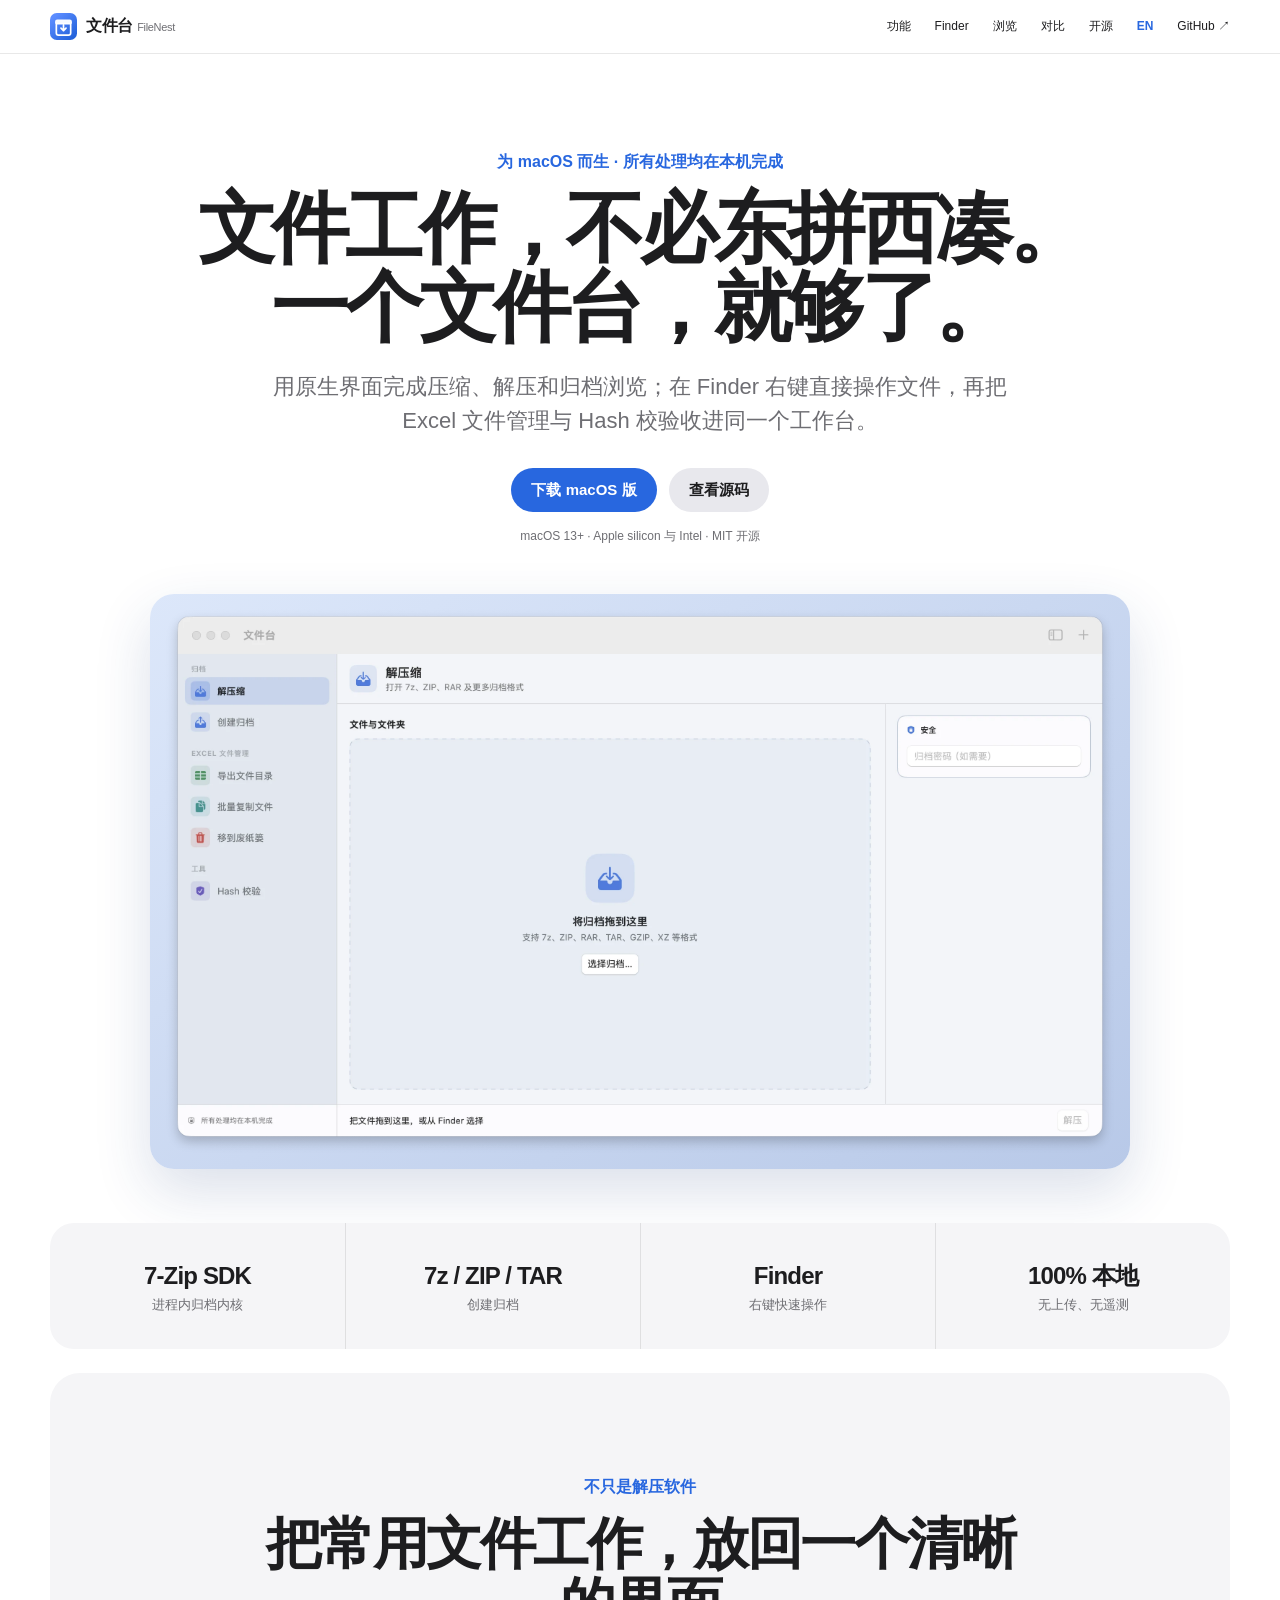
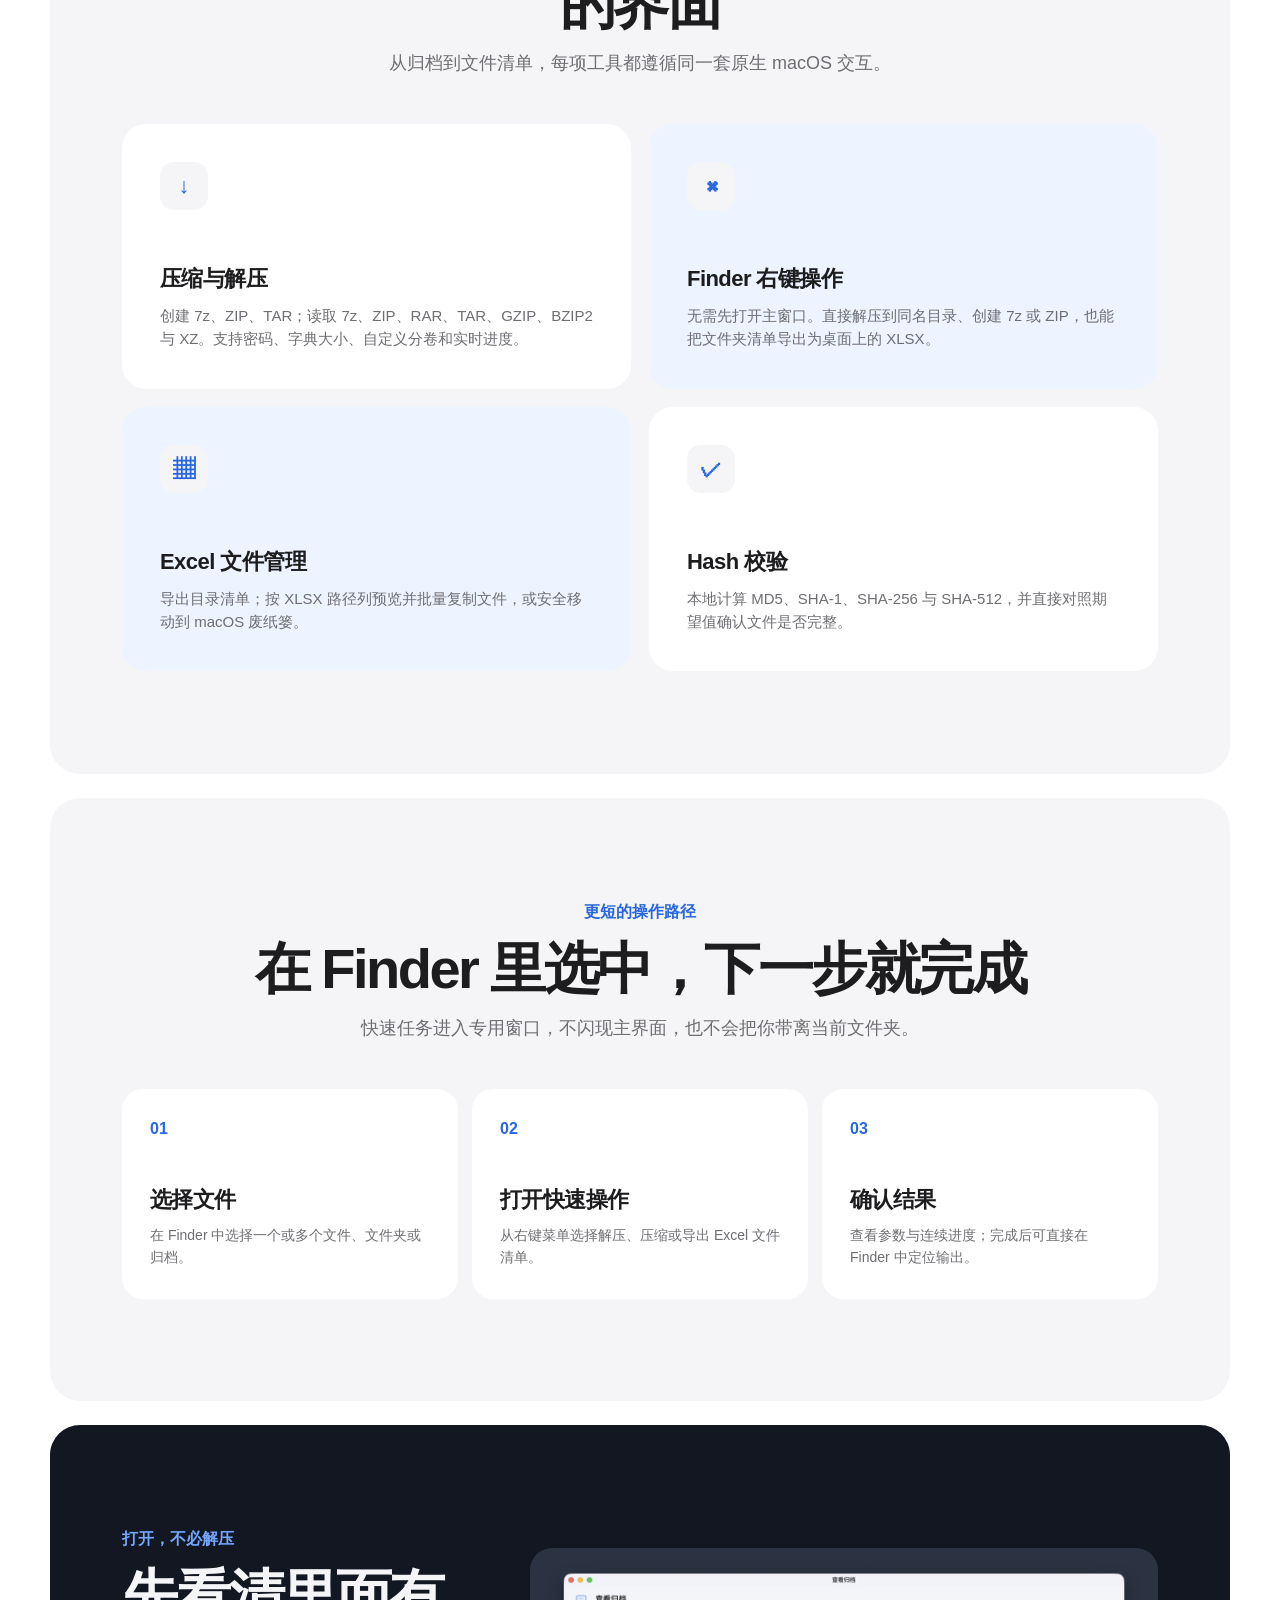
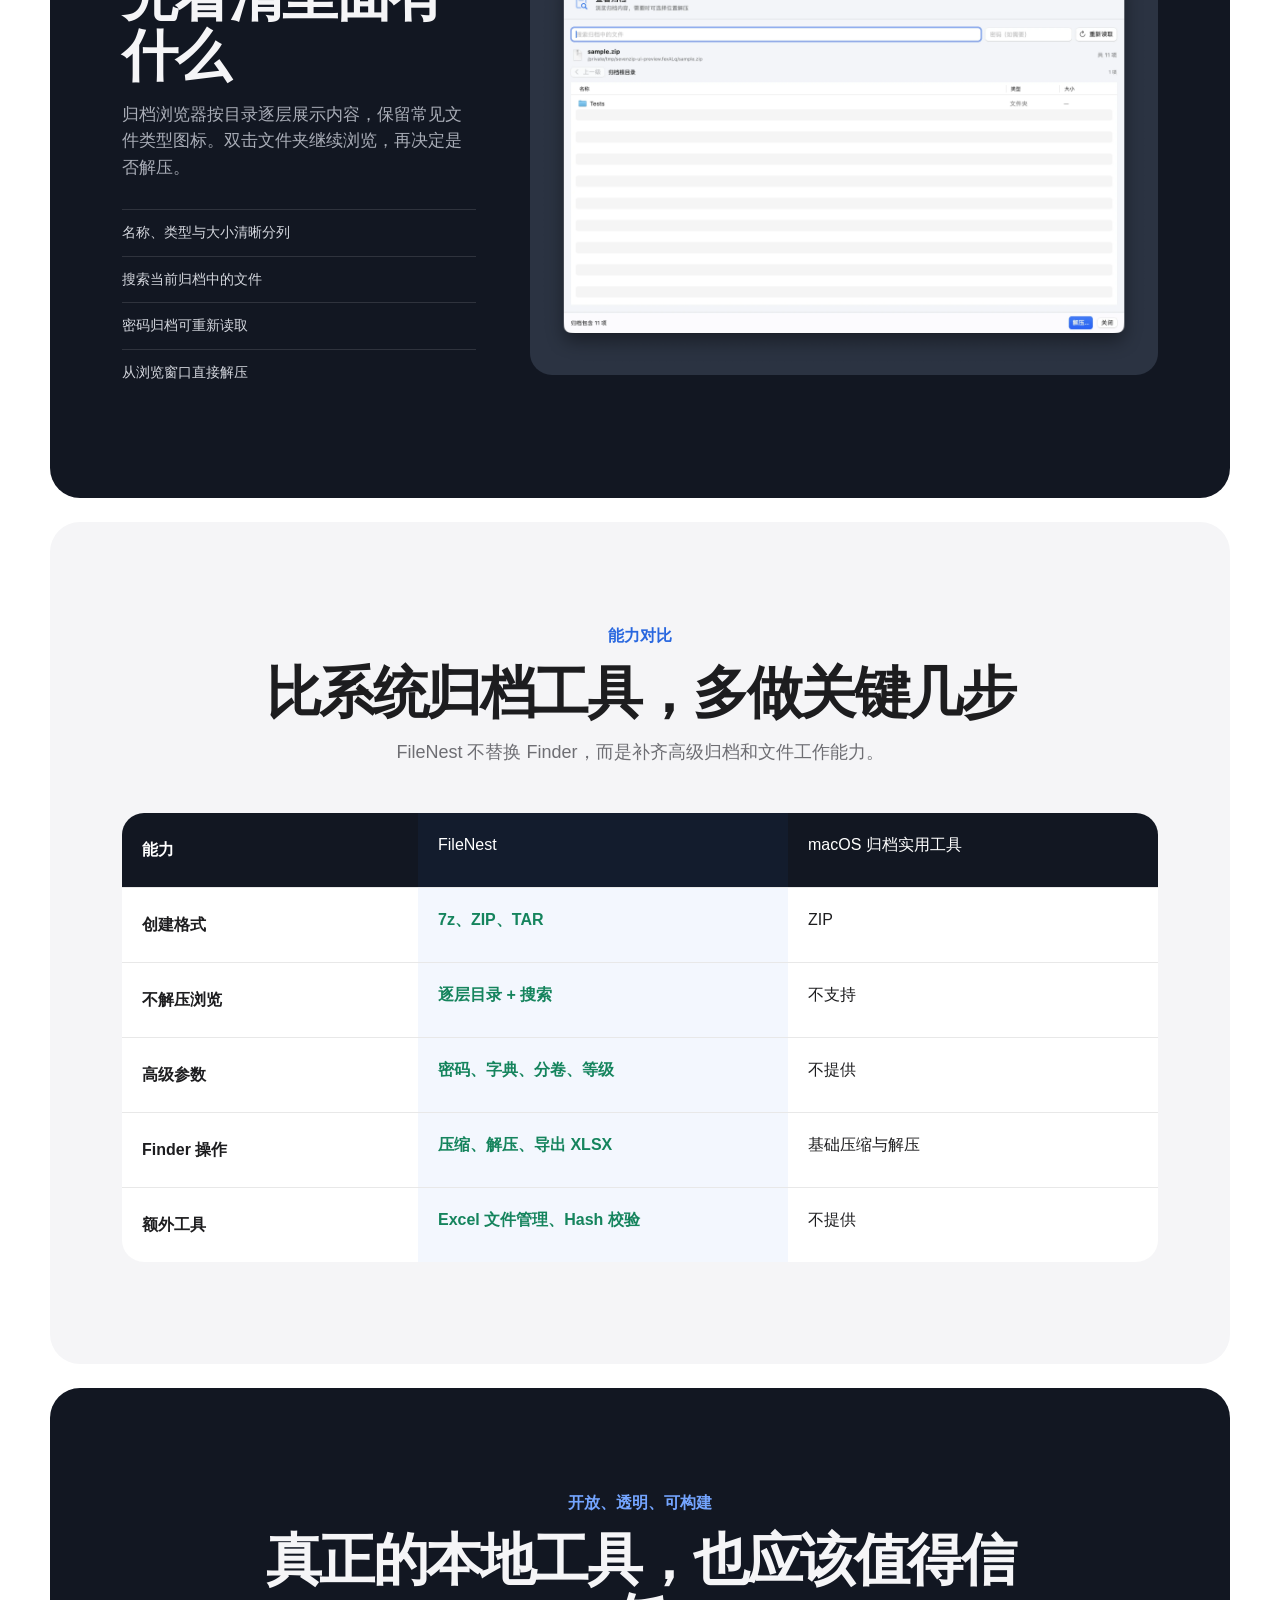
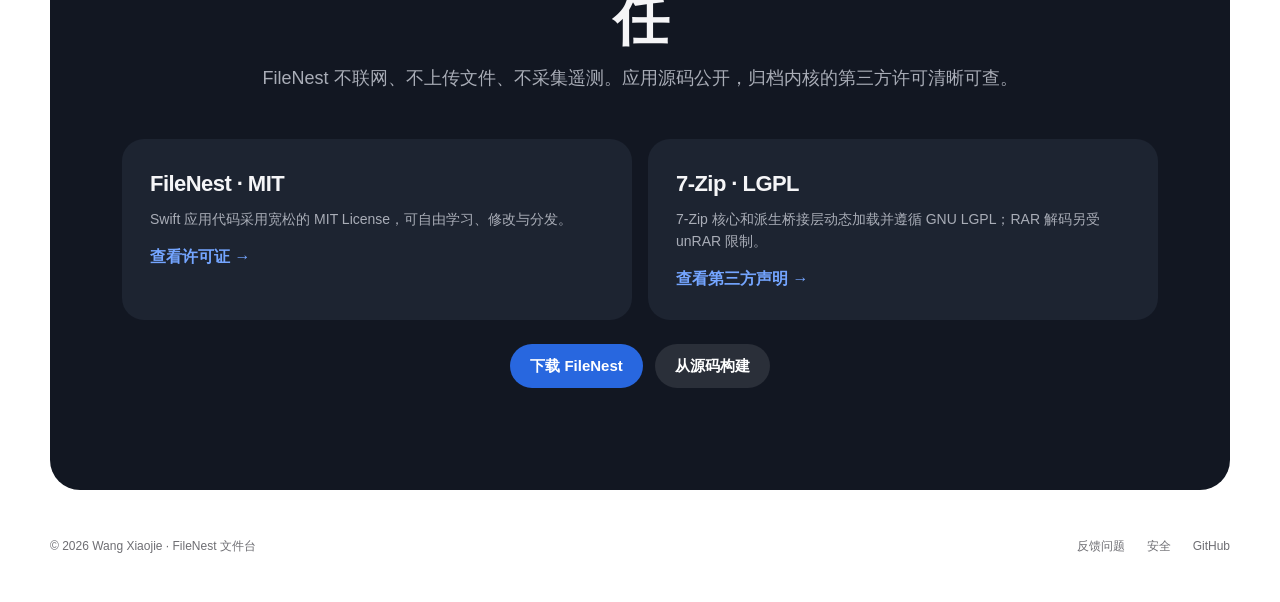
==== commit 24d6ea37: "fix(site): keep screenshots at intrinsic aspect ratio" ====
--- a/docs/index.html
+++ b/docs/index.html
@@ -44,7 +44,7 @@
       <p class="lead">用原生界面完成压缩、解压和归档浏览；在 Finder 右键直接操作文件，再把 Excel 文件管理与 Hash 校验收进同一个工作台。</p>
       <div class="actions"><a class="button primary" href="https://github.com/985860612/FileNest/releases/latest">下载 macOS 版</a><a class="button" href="https://github.com/985860612/FileNest">查看源码</a></div>
       <p class="meta">macOS 13+ · Apple silicon 与 Intel · MIT 开源</p>
-      <figure class="hero-shot"><img src="app-overview.webp" width="2784" height="1664" alt="FileNest 文件台主界面，包含解压缩、创建归档、Excel 文件管理和 Hash 校验" fetchpriority="high"></figure>
+      <figure class="hero-shot"><img src="app-overview.webp" width="2652" height="1532" alt="FileNest 文件台主界面，包含解压缩、创建归档、Excel 文件管理和 Hash 校验" fetchpriority="high"></figure>
     </section>
     <section class="stats" aria-label="能力概览"><div><strong>7-Zip SDK</strong><span>进程内归档内核</span></div><div><strong>7z / ZIP / TAR</strong><span>创建归档</span></div><div><strong>Finder</strong><span>右键快速操作</span></div><div><strong>100% 本地</strong><span>无上传、无遥测</span></div></section>
 
--- a/docs/styles.css
+++ b/docs/styles.css
@@ -18,7 +18,7 @@
 html { scroll-behavior: smooth; }
 body { margin: 0; color: var(--ink); background: #fff; font-size: 16px; line-height: 1.55; -webkit-font-smoothing: antialiased; }
 a { color: inherit; text-decoration: none; }
-img { display: block; max-width: 100%; }
+img { display: block; max-width: 100%; height: auto; }
 [id] { scroll-margin-top: 70px; }
 :focus-visible { outline: 3px solid rgba(40, 103, 223, .45); outline-offset: 3px; }
 .skip-link { position: fixed; top: 8px; left: 8px; z-index: 100; padding: 8px 14px; border-radius: 999px; background: #fff; color: var(--blue); transform: translateY(-160%); }
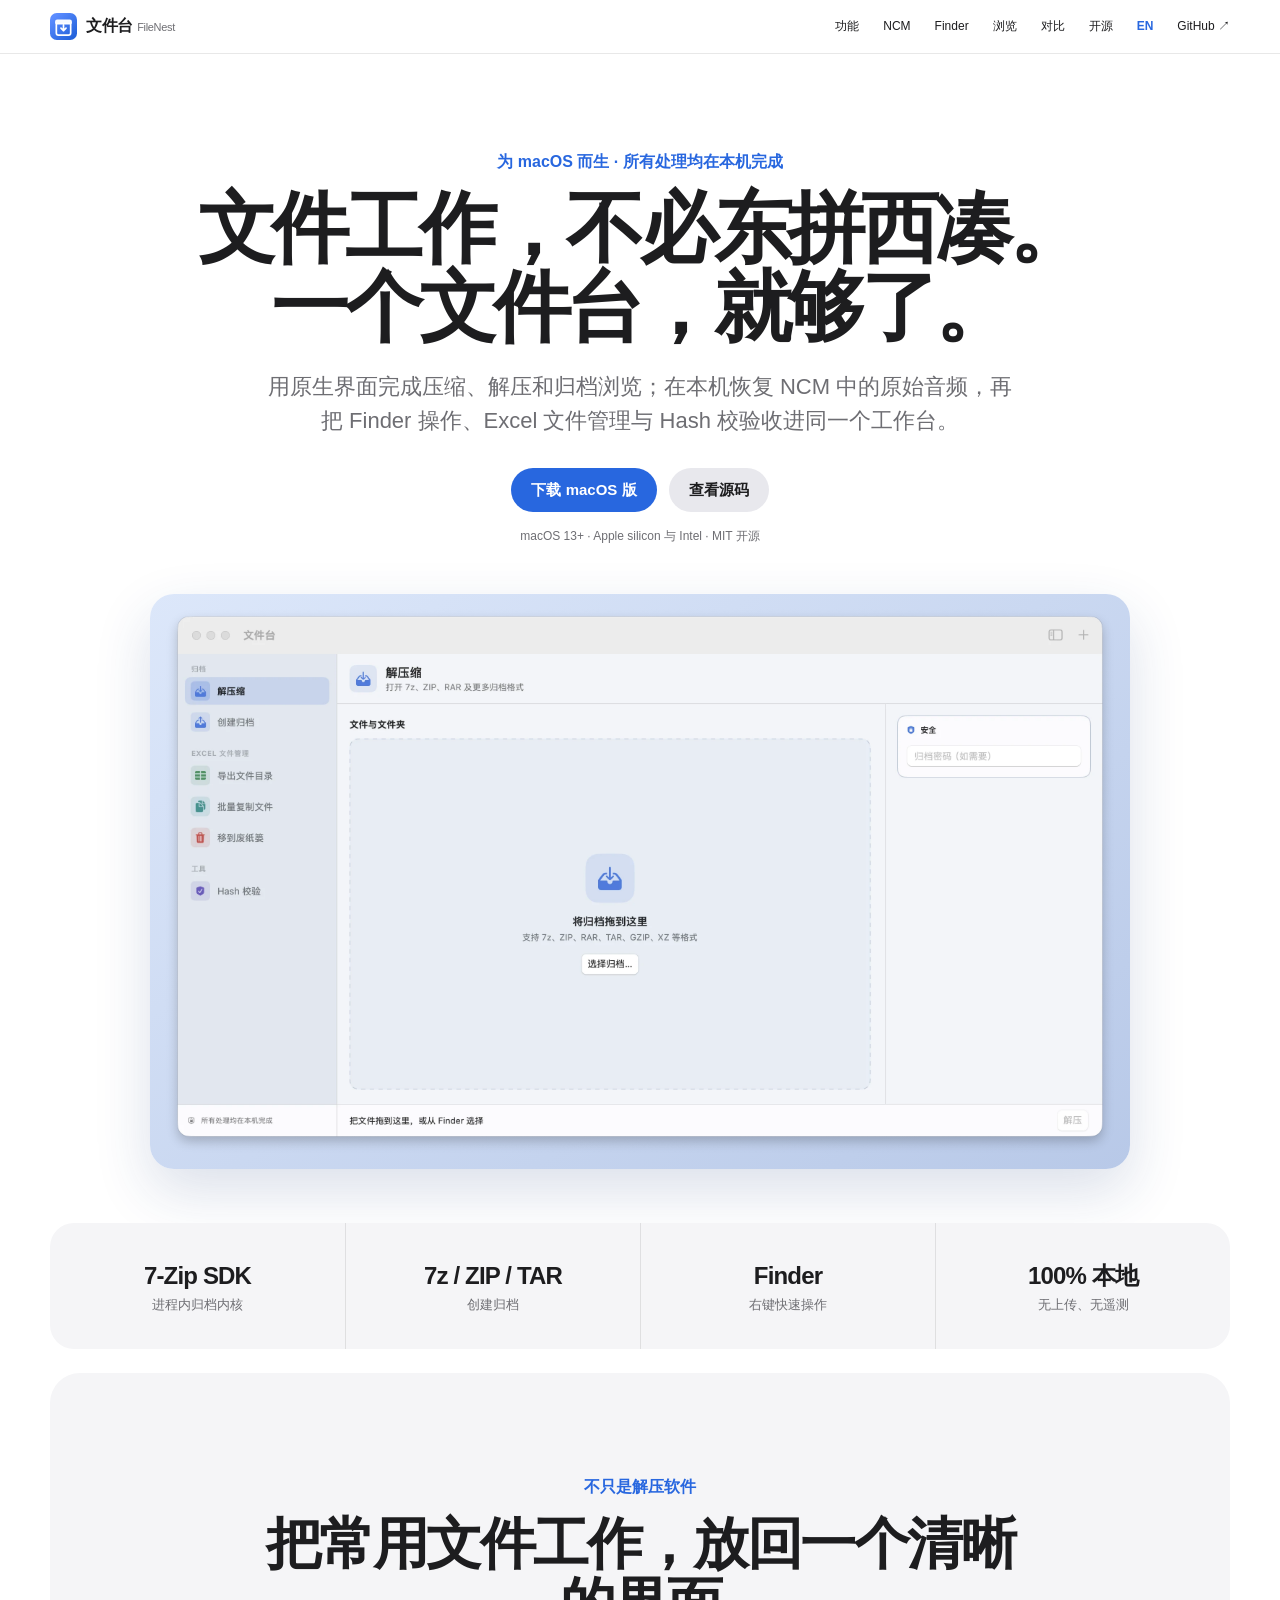
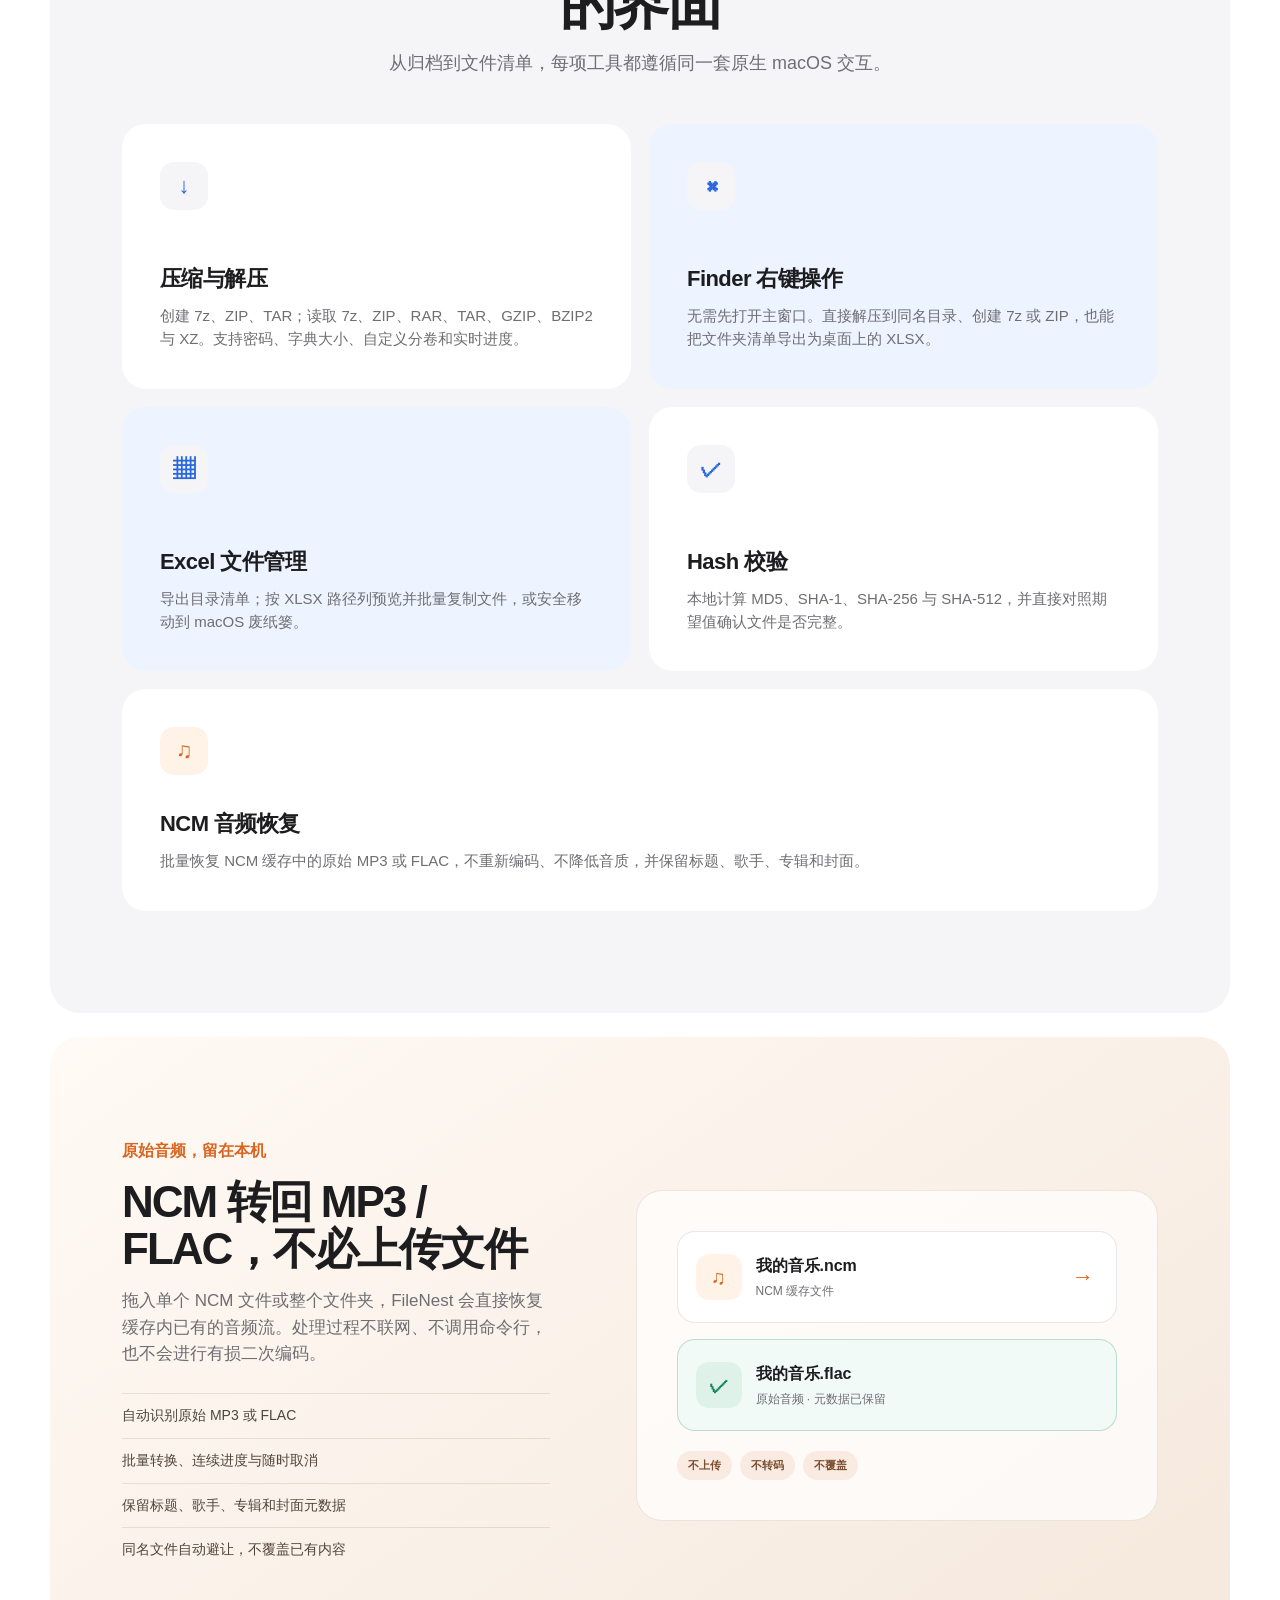
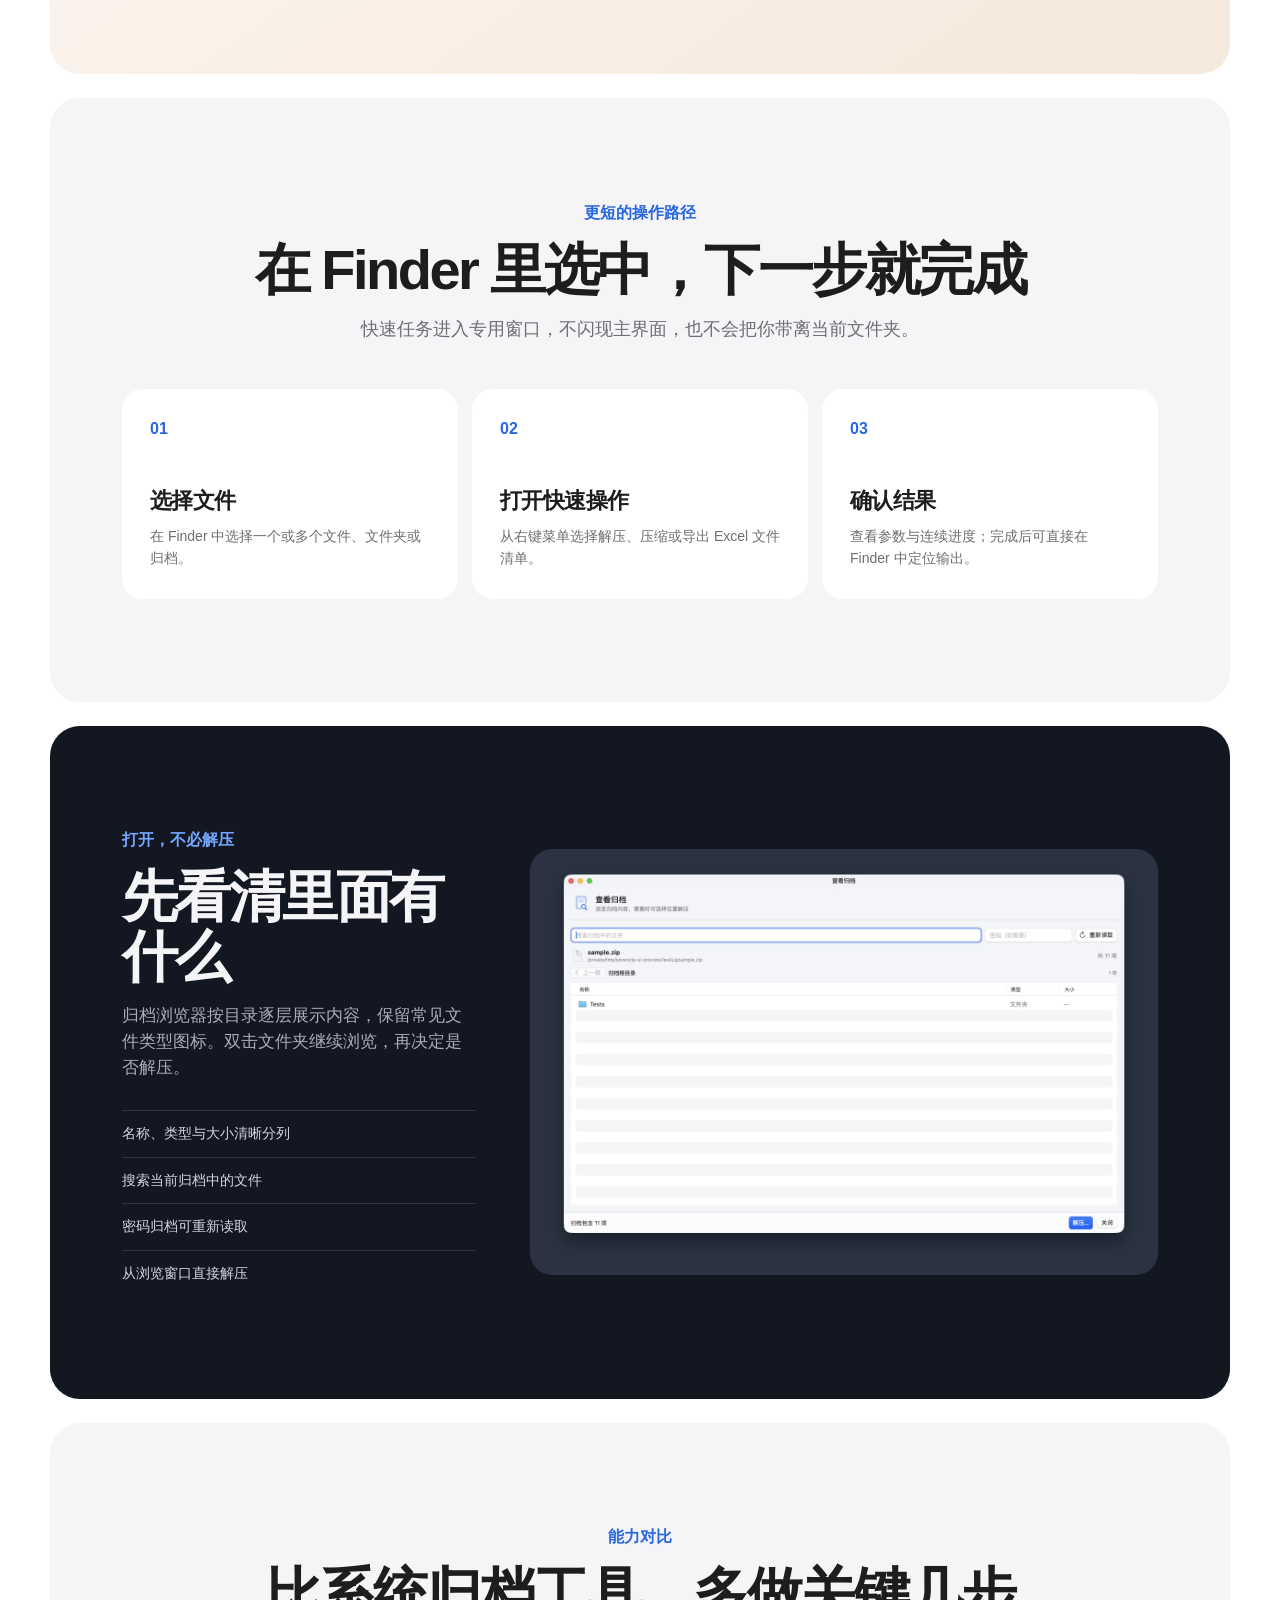
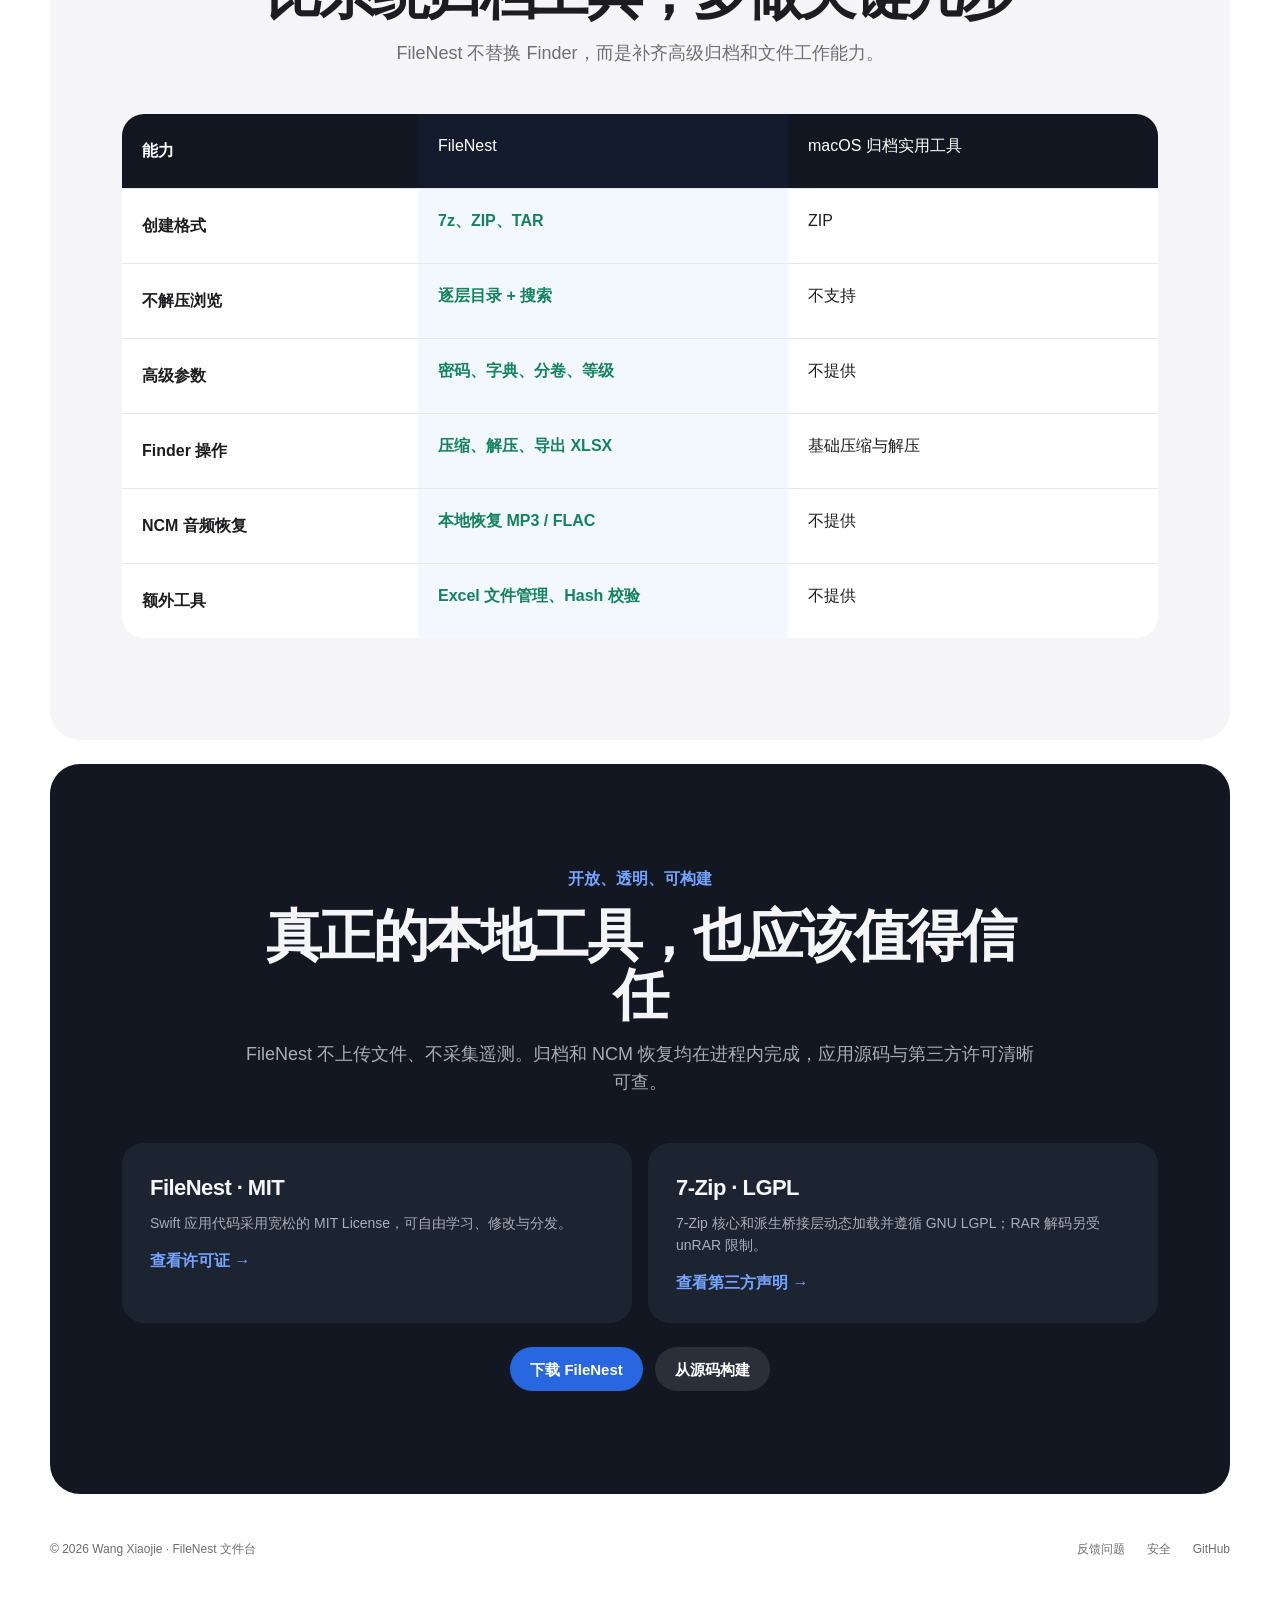
==== commit d3257304: "docs(site): document local NCM audio recovery" ====
--- a/docs/index.html
+++ b/docs/index.html
@@ -3,12 +3,12 @@
 <head>
   <meta charset="utf-8">
   <meta name="viewport" content="width=device-width, initial-scale=1">
-  <meta name="description" content="FileNest 文件台是一款原生 macOS 文件工具，集成 7-Zip SDK，支持压缩、解压、归档浏览、Finder 右键菜单、Excel 文件管理和 Hash 校验。">
-  <meta name="keywords" content="macOS解压软件,7z解压,ZIP压缩,归档浏览,Finder右键菜单,文件目录导出,Hash校验,FileNest,文件台">
+  <meta name="description" content="FileNest 文件台是一款原生 macOS 文件工具，支持压缩解压、归档浏览、NCM 本地恢复 MP3/FLAC、Finder 右键菜单、Excel 文件管理和 Hash 校验。">
+  <meta name="keywords" content="macOS解压软件,7z解压,ZIP压缩,NCM转MP3,NCM转FLAC,归档浏览,Finder右键菜单,文件目录导出,Hash校验,FileNest,文件台">
   <meta name="robots" content="index, follow, max-image-preview:large">
   <meta name="theme-color" content="#ffffff">
   <meta property="og:title" content="FileNest 文件台 · 原生 macOS 文件工作台">
-  <meta property="og:description" content="压缩、解压、只读浏览、Finder 快速操作、Excel 文件管理和 Hash 校验，一个原生 App 完成。">
+  <meta property="og:description" content="压缩、解压、只读浏览、NCM 本地无损恢复、Finder 快速操作、Excel 文件管理和 Hash 校验，一个原生 App 完成。">
   <meta property="og:type" content="website">
   <meta property="og:url" content="https://985860612.github.io/FileNest/">
   <meta property="og:image" content="https://985860612.github.io/FileNest/app-overview.webp">
@@ -32,7 +32,7 @@
   <header class="site-header">
     <a class="brand" href="#top" aria-label="FileNest 首页"><img src="filenest-mark.svg" alt=""><span>文件台 <small>FileNest</small></span></a>
     <nav aria-label="主导航">
-      <a href="#features">功能</a><a href="#finder">Finder</a><a href="#browse">浏览</a><a href="#compare">对比</a><a href="#open-source">开源</a>
+      <a href="#features">功能</a><a href="#ncm">NCM</a><a href="#finder">Finder</a><a href="#browse">浏览</a><a href="#compare">对比</a><a href="#open-source">开源</a>
       <a class="language-link" href="en/" lang="en" hreflang="en">EN</a>
       <a class="source-link" href="https://github.com/985860612/FileNest"><span>GitHub</span> ↗</a>
     </nav>
@@ -41,10 +41,10 @@
     <section class="hero">
       <p class="eyebrow">为 macOS 而生 · 所有处理均在本机完成</p>
       <h1><span>文件工作，不必东拼西凑。</span><span>一个文件台，就够了。</span></h1>
-      <p class="lead">用原生界面完成压缩、解压和归档浏览；在 Finder 右键直接操作文件，再把 Excel 文件管理与 Hash 校验收进同一个工作台。</p>
+      <p class="lead">用原生界面完成压缩、解压和归档浏览；在本机恢复 NCM 中的原始音频，再把 Finder 操作、Excel 文件管理与 Hash 校验收进同一个工作台。</p>
       <div class="actions"><a class="button primary" href="https://github.com/985860612/FileNest/releases/latest">下载 macOS 版</a><a class="button" href="https://github.com/985860612/FileNest">查看源码</a></div>
       <p class="meta">macOS 13+ · Apple silicon 与 Intel · MIT 开源</p>
-      <figure class="hero-shot"><img src="app-overview.webp" width="2652" height="1532" alt="FileNest 文件台主界面，包含解压缩、创建归档、Excel 文件管理和 Hash 校验" fetchpriority="high"></figure>
+      <figure class="hero-shot"><img src="app-overview.webp" width="2652" height="1532" alt="FileNest 文件台主界面，包含压缩解压、Excel 文件管理和 Hash 校验" fetchpriority="high"></figure>
     </section>
     <section class="stats" aria-label="能力概览"><div><strong>7-Zip SDK</strong><span>进程内归档内核</span></div><div><strong>7z / ZIP / TAR</strong><span>创建归档</span></div><div><strong>Finder</strong><span>右键快速操作</span></div><div><strong>100% 本地</strong><span>无上传、无遥测</span></div></section>
 
@@ -55,6 +55,16 @@
         <article><span class="feature-icon">⌘</span><h3>Finder 右键操作</h3><p>无需先打开主窗口。直接解压到同名目录、创建 7z 或 ZIP，也能把文件夹清单导出为桌面上的 XLSX。</p></article>
         <article><span class="feature-icon">▦</span><h3>Excel 文件管理</h3><p>导出目录清单；按 XLSX 路径列预览并批量复制文件，或安全移动到 macOS 废纸篓。</p></article>
         <article><span class="feature-icon">✓</span><h3>Hash 校验</h3><p>本地计算 MD5、SHA-1、SHA-256 与 SHA-512，并直接对照期望值确认文件是否完整。</p></article>
+        <article><span class="feature-icon warm">♫</span><h3>NCM 音频恢复</h3><p>批量恢复 NCM 缓存中的原始 MP3 或 FLAC，不重新编码、不降低音质，并保留标题、歌手、专辑和封面。</p></article>
+      </div>
+    </section>
+
+    <section id="ncm" class="content-section ncm-section">
+      <div class="ncm-copy"><p class="eyebrow">原始音频，留在本机</p><h2>NCM 转回 MP3 / FLAC，不必上传文件</h2><p>拖入单个 NCM 文件或整个文件夹，FileNest 会直接恢复缓存内已有的音频流。处理过程不联网、不调用命令行，也不会进行有损二次编码。</p><ul><li>自动识别原始 MP3 或 FLAC</li><li>批量转换、连续进度与随时取消</li><li>保留标题、歌手、专辑和封面元数据</li><li>同名文件自动避让，不覆盖已有内容</li></ul></div>
+      <div class="ncm-demo" aria-label="NCM 文件在本机恢复为 FLAC 的示意图">
+        <div class="ncm-file"><span class="audio-mark">♫</span><div><strong>我的音乐.ncm</strong><small>NCM 缓存文件</small></div><span class="flow-arrow">→</span></div>
+        <div class="ncm-file output"><span class="audio-mark">✓</span><div><strong>我的音乐.flac</strong><small>原始音频 · 元数据已保留</small></div></div>
+        <div class="ncm-badges"><span>不上传</span><span>不转码</span><span>不覆盖</span></div>
       </div>
     </section>
 
@@ -76,12 +86,13 @@
         <div><strong>不解压浏览</strong><span class="yes">逐层目录 + 搜索</span><span>不支持</span></div>
         <div><strong>高级参数</strong><span class="yes">密码、字典、分卷、等级</span><span>不提供</span></div>
         <div><strong>Finder 操作</strong><span class="yes">压缩、解压、导出 XLSX</span><span>基础压缩与解压</span></div>
+        <div><strong>NCM 音频恢复</strong><span class="yes">本地恢复 MP3 / FLAC</span><span>不提供</span></div>
         <div><strong>额外工具</strong><span class="yes">Excel 文件管理、Hash 校验</span><span>不提供</span></div>
       </div>
     </section>
 
     <section id="open-source" class="content-section open-source">
-      <div class="section-heading"><p class="eyebrow">开放、透明、可构建</p><h2>真正的本地工具，也应该值得信任</h2><p>FileNest 不联网、不上传文件、不采集遥测。应用源码公开，归档内核的第三方许可清晰可查。</p></div>
+      <div class="section-heading"><p class="eyebrow">开放、透明、可构建</p><h2>真正的本地工具，也应该值得信任</h2><p>FileNest 不上传文件、不采集遥测。归档和 NCM 恢复均在进程内完成，应用源码与第三方许可清晰可查。</p></div>
       <div class="license-grid"><article><h3>FileNest · MIT</h3><p>Swift 应用代码采用宽松的 MIT License，可自由学习、修改与分发。</p><a href="https://github.com/985860612/FileNest/blob/main/LICENSE">查看许可证 →</a></article><article><h3>7-Zip · LGPL</h3><p>7-Zip 核心和派生桥接层动态加载并遵循 GNU LGPL；RAR 解码另受 unRAR 限制。</p><a href="https://github.com/985860612/FileNest/blob/main/THIRD_PARTY_NOTICES.md">查看第三方声明 →</a></article></div>
       <div class="actions"><a class="button primary" href="https://github.com/985860612/FileNest/releases/latest">下载 FileNest</a><a class="button" href="https://github.com/985860612/FileNest#构建">从源码构建</a></div>
     </section>
--- a/docs/styles.css
+++ b/docs/styles.css
@@ -5,9 +5,11 @@
   --line: rgba(29, 29, 31, .1);
   --surface: #f5f5f7;
   --surface-blue: #edf3ff;
+  --surface-warm: #fff3e8;
   --blue: #2867df;
   --blue-hover: #1957c7;
   --green: #15845d;
+  --orange: #d96520;
   --dark: #121722;
   --page: 1180px;
   --radius: 30px;
@@ -63,8 +65,30 @@
 .feature-grid { display: grid; grid-template-columns: repeat(2, 1fr); gap: 18px; }
 .feature-grid article { min-height: 260px; padding: 38px; border-radius: 24px; background: #fff; }
 .feature-grid article:nth-child(2), .feature-grid article:nth-child(3) { background: var(--surface-blue); }
+.feature-grid article:last-child:nth-child(odd) { min-height: 220px; grid-column: 1 / -1; }
+.feature-grid article:last-child:nth-child(odd) .feature-icon { margin-bottom: 32px; }
 .feature-icon { display: grid; width: 48px; height: 48px; margin-bottom: 52px; place-items: center; border-radius: 14px; color: var(--blue); background: var(--surface); font-size: 22px; font-weight: 700; }
+.feature-icon.warm { color: var(--orange); background: var(--surface-warm); }
 .feature-grid p { margin-bottom: 0; color: var(--muted); font-size: 15px; }
+
+.ncm-section { display: grid; grid-template-columns: .9fr 1.1fr; gap: clamp(38px, 7vw, 86px); align-items: center; background: linear-gradient(145deg, #fffaf5, #f5e8dc); }
+.ncm-copy h2 { max-width: 15em; font-size: clamp(34px, 3.5vw, 44px); text-wrap: balance; }
+.ncm-copy > p:not(.eyebrow) { color: var(--muted); font-size: 17px; }
+.ncm-copy ul { margin: 26px 0 0; padding: 0; list-style: none; }
+.ncm-copy li { padding: 11px 0; border-top: 1px solid rgba(116, 67, 32, .13); color: #51443b; font-size: 14px; }
+.ncm-copy .eyebrow { color: var(--orange); }
+.ncm-demo { padding: clamp(22px, 4vw, 40px); border: 1px solid rgba(116, 67, 32, .12); border-radius: 26px; background: rgba(255,255,255,.7); }
+.ncm-file { position: relative; display: flex; min-height: 92px; padding: 18px; align-items: center; gap: 14px; border: 1px solid rgba(29,29,31,.1); border-radius: 18px; background: #fff; }
+.ncm-file + .ncm-file { margin-top: 16px; }
+.ncm-file.output { border-color: rgba(21,132,93,.24); background: #f2faf7; }
+.audio-mark { display: grid; width: 46px; height: 46px; flex: 0 0 auto; place-items: center; border-radius: 13px; color: var(--orange); background: var(--surface-warm); font-size: 20px; font-weight: 700; }
+.ncm-file.output .audio-mark { color: var(--green); background: #def2e9; }
+.ncm-file strong, .ncm-file small { display: block; }
+.ncm-file strong { font-size: 16px; }
+.ncm-file small { margin-top: 3px; color: var(--muted); font-size: 12px; }
+.flow-arrow { position: absolute; right: 22px; color: var(--orange); font-size: 22px; }
+.ncm-badges { display: flex; flex-wrap: wrap; gap: 8px; margin-top: 20px; }
+.ncm-badges span { padding: 6px 11px; border-radius: 999px; color: #7a4b2d; background: rgba(217,101,32,.1); font-size: 11px; font-weight: 650; }
 
 .workflow { display: grid; grid-template-columns: repeat(3, 1fr); gap: 14px; margin: 0; padding: 0; list-style: none; counter-reset: step; }
 .workflow li { min-height: 210px; padding: 28px; border-radius: 21px; background: #fff; counter-increment: step; }
@@ -109,6 +133,7 @@
   .stats div:nth-child(even) { border-left: 1px solid var(--line); }
   .stats div:nth-child(n+3) { border-top: 1px solid var(--line); }
   .browser-section { grid-template-columns: 1fr; }
+  .ncm-section { grid-template-columns: 1fr; }
   .workflow { grid-template-columns: 1fr; }
 }
 
@@ -124,6 +149,7 @@
   .hero-shot { margin-top: 42px; padding: 5px; border-radius: 16px; }
   .hero-shot img { border-radius: 11px; }
   .feature-grid, .license-grid { grid-template-columns: 1fr; }
+  .feature-grid article:last-child:nth-child(odd) { grid-column: auto; }
   .comparison > div { grid-template-columns: 1fr 1fr; }
   .comparison strong { min-height: auto; padding-bottom: 7px; grid-column: 1 / -1; color: var(--blue); }
   .comparison span { padding-top: 7px; }
